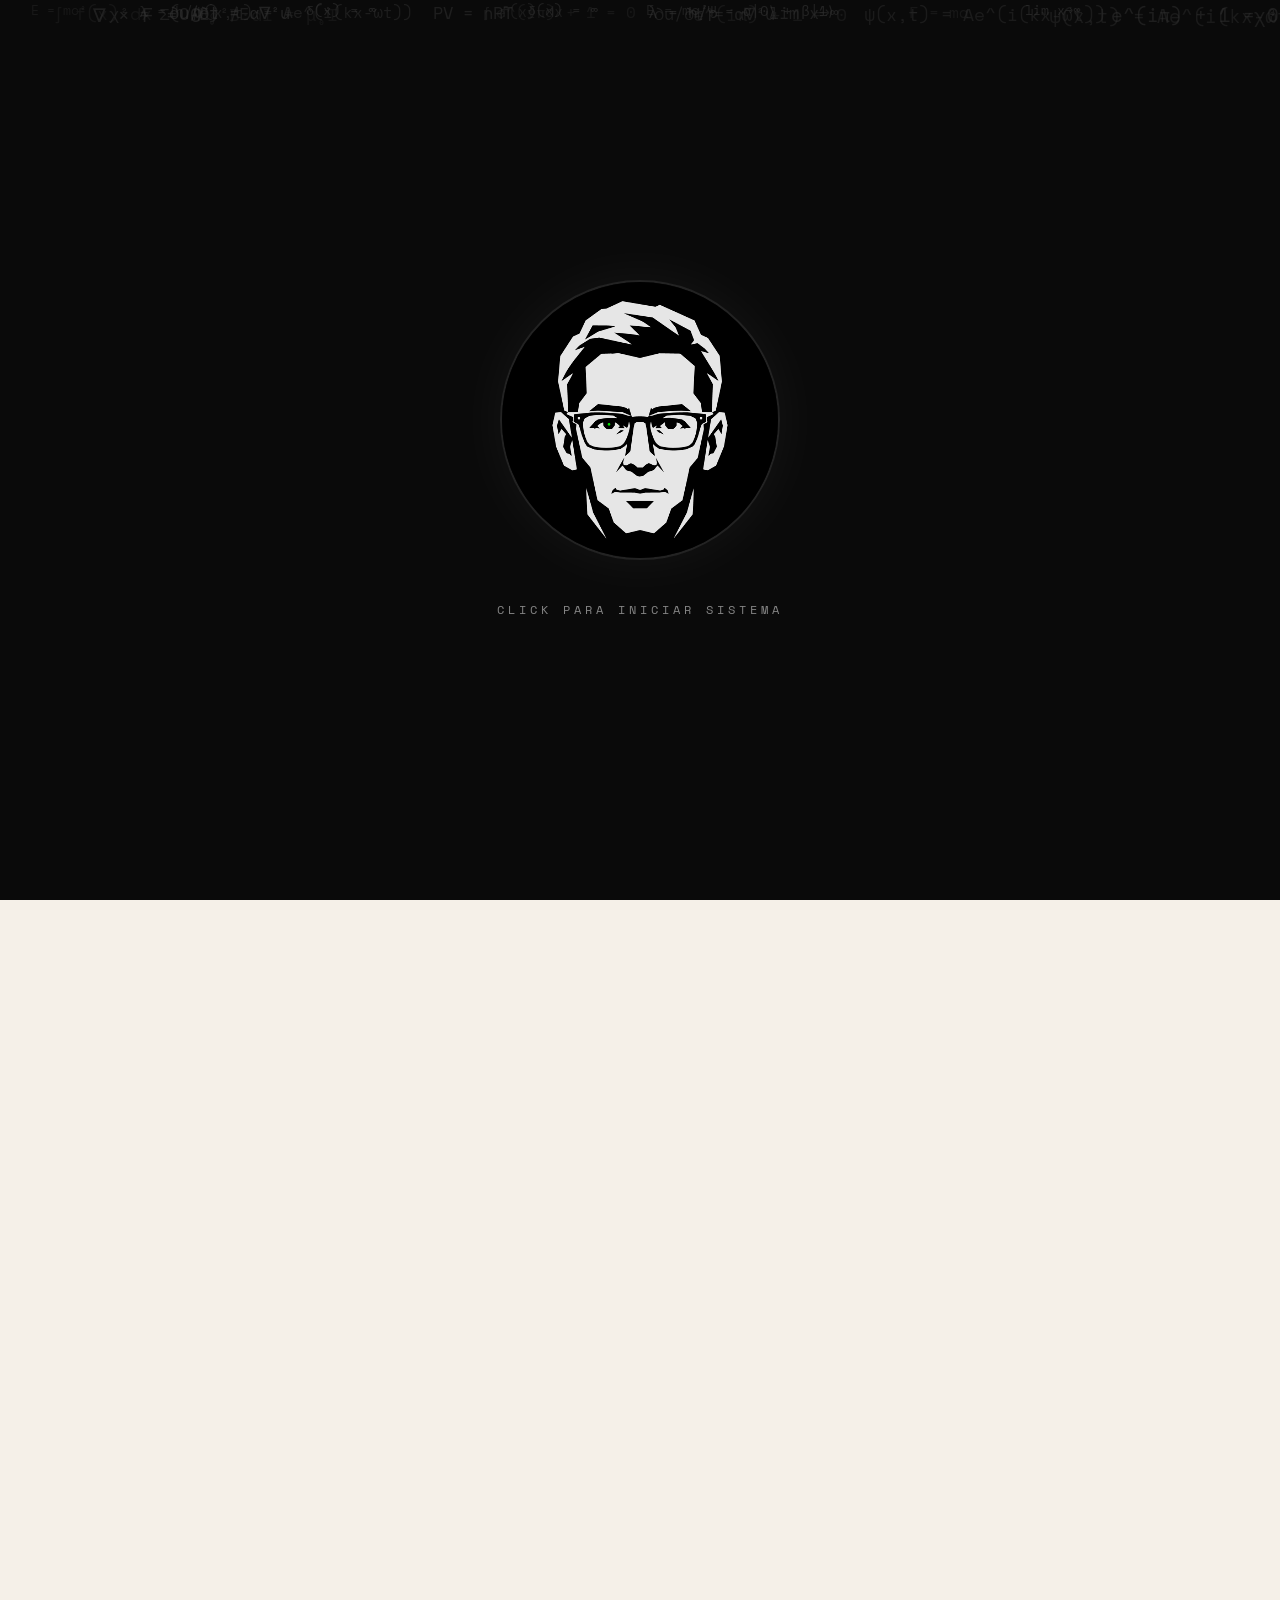
==== index.html @ 9cd2b6e1 "Add files via upload" ====
<!DOCTYPE html>
<html lang="es">
<head>
    <meta charset="UTF-8">
    <meta name="viewport" content="width=device-width, initial-scale=1.0">
    <title>Historias Feederism — Adipoverso</title>
    <link href="https://fonts.googleapis.com/css2?family=Space+Mono:wght@400;700&family=Inter:wght@300;400;600;800&display=swap" rel="stylesheet">
    <style>
        :root {
            --negro: #0a0a0a;
            --beige: #f5f0e8;
            --beige-oscuro: #e8e0d4;
            --blanco: #ffffff;
            --texto: #1a1a1a;
            --acento: #c4b5a0;
        }

        * {
            margin: 0;
            padding: 0;
            box-sizing: border-box;
        }

        body {
            font-family: 'Inter', sans-serif;
            background: var(--beige);
            color: var(--texto);
            overflow-x: hidden;
            line-height: 1.6;
        }

        /* === PANTALLA DE INICIO === */
        #intro-screen {
            position: fixed;
            top: 0;
            left: 0;
            width: 100vw;
            height: 100vh;
            background: var(--negro);
            z-index: 1000;
            display: flex;
            flex-direction: column;
            align-items: center;
            justify-content: center;
            cursor: pointer;
            transition: opacity 1.2s cubic-bezier(0.4, 0, 0.2, 1), visibility 1.2s;
        }

        #intro-screen.hidden {
            opacity: 0;
            visibility: hidden;
            pointer-events: none;
        }

        .math-bg {
            position: absolute;
            top: 0;
            left: 0;
            width: 100%;
            height: 100%;
            overflow: hidden;
            opacity: 0.15;
        }

        .math-formula {
            position: absolute;
            font-family: 'Space Mono', monospace;
            color: var(--blanco);
            font-size: 14px;
            white-space: nowrap;
            animation: float 20s infinite linear;
            user-select: none;
        }

        @keyframes float {
            0% { transform: translateY(100vh) rotate(0deg); opacity: 0; }
            10% { opacity: 0.6; }
            90% { opacity: 0.6; }
            100% { transform: translateY(-100px) rotate(360deg); opacity: 0; }
        }

        .bertozzi-intro {
            position: relative;
            z-index: 10;
            width: 280px;
            height: 280px;
            border-radius: 50%;
            overflow: hidden;
            border: 2px solid rgba(255,255,255,0.1);
            box-shadow: 0 0 60px rgba(255,255,255,0.05), inset 0 0 60px rgba(255,255,255,0.02);
            transition: transform 0.6s cubic-bezier(0.4, 0, 0.2, 1), box-shadow 0.6s;
            animation: pulse 4s infinite ease-in-out;
        }

        .bertozzi-intro:hover {
            transform: scale(1.05);
            box-shadow: 0 0 80px rgba(255,255,255,0.15), inset 0 0 80px rgba(255,255,255,0.05);
        }

        .bertozzi-intro img {
            width: 100%;
            height: 100%;
            object-fit: cover;
            filter: contrast(1.2) brightness(0.9);
        }

        @keyframes pulse {
            0%, 100% { transform: scale(1); }
            50% { transform: scale(1.02); }
        }

        .intro-text {
            position: relative;
            z-index: 10;
            margin-top: 40px;
            text-align: center;
            color: rgba(255,255,255,0.5);
            font-family: 'Space Mono', monospace;
            font-size: 12px;
            letter-spacing: 4px;
            text-transform: uppercase;
            animation: blink 2s infinite;
        }

        @keyframes blink {
            0%, 100% { opacity: 0.3; }
            50% { opacity: 1; }
        }

        /* === MAIN CONTENT === */
        #main-content {
            opacity: 0;
            transform: translateY(30px);
            transition: opacity 1s ease 0.3s, transform 1s ease 0.3s;
        }

        #main-content.visible {
            opacity: 1;
            transform: translateY(0);
        }

        /* === NAV === */
        nav {
            position: sticky;
            top: 0;
            background: rgba(245, 240, 232, 0.95);
            backdrop-filter: blur(20px);
            border-bottom: 1px solid var(--beige-oscuro);
            z-index: 100;
            padding: 0 5%;
        }

        .nav-container {
            max-width: 1200px;
            margin: 0 auto;
            display: flex;
            justify-content: space-between;
            align-items: center;
            height: 70px;
        }

        .logo {
            font-family: 'Space Mono', monospace;
            font-weight: 700;
            font-size: 18px;
            letter-spacing: -1px;
            color: var(--texto);
        }

        .logo span {
            color: var(--acento);
        }

        .nav-links {
            display: flex;
            gap: 40px;
            list-style: none;
        }

        .nav-links a {
            text-decoration: none;
            color: var(--texto);
            font-weight: 600;
            font-size: 13px;
            letter-spacing: 1px;
            text-transform: uppercase;
            position: relative;
            padding: 5px 0;
            transition: color 0.3s;
        }

        .nav-links a::after {
            content: '';
            position: absolute;
            bottom: 0;
            left: 0;
            width: 0;
            height: 2px;
            background: var(--texto);
            transition: width 0.3s cubic-bezier(0.4, 0, 0.2, 1);
        }

        .nav-links a:hover::after {
            width: 100%;
        }

        /* === SECTIONS === */
        section {
            max-width: 900px;
            margin: 0 auto;
            padding: 80px 5%;
        }

        h1 {
            font-family: 'Space Mono', monospace;
            font-size: clamp(32px, 6vw, 56px);
            font-weight: 700;
            line-height: 1.1;
            margin-bottom: 30px;
            letter-spacing: -2px;
        }

        h2 {
            font-family: 'Space Mono', monospace;
            font-size: clamp(24px, 4vw, 36px);
            font-weight: 700;
            margin-bottom: 24px;
            letter-spacing: -1px;
            border-bottom: 2px solid var(--texto);
            padding-bottom: 10px;
            display: inline-block;
        }

        h3 {
            font-family: 'Space Mono', monospace;
            font-size: 20px;
            font-weight: 700;
            margin: 40px 0 16px;
            color: var(--texto);
        }

        p {
            margin-bottom: 20px;
            font-size: 17px;
            line-height: 1.7;
            color: #333;
        }

        .lead {
            font-size: 20px;
            line-height: 1.6;
            color: #555;
            margin-bottom: 40px;
            font-weight: 300;
        }

        /* === HERO === */
        .hero {
            text-align: center;
            padding: 120px 5% 80px;
            background: linear-gradient(180deg, var(--beige) 0%, var(--blanco) 100%);
        }

        .hero h1 {
            margin-bottom: 20px;
        }

        .hero-subtitle {
            font-family: 'Space Mono', monospace;
            font-size: 14px;
            color: var(--acento);
            letter-spacing: 3px;
            text-transform: uppercase;
            margin-bottom: 30px;
        }

        /* === PERSONAJES GRID === */
        .characters-grid {
            display: grid;
            grid-template-columns: repeat(auto-fit, minmax(220px, 1fr));
            gap: 30px;
            margin-top: 40px;
        }

        .character-card {
            background: var(--blanco);
            border: 1px solid var(--beige-oscuro);
            padding: 30px;
            text-align: center;
            transition: transform 0.4s, box-shadow 0.4s;
            cursor: pointer;
            position: relative;
            overflow: hidden;
        }

        .character-card::before {
            content: '';
            position: absolute;
            top: 0;
            left: 0;
            width: 100%;
            height: 4px;
            background: var(--texto);
            transform: scaleX(0);
            transform-origin: left;
            transition: transform 0.4s;
        }

        .character-card:hover::before {
            transform: scaleX(1);
        }

        .character-card:hover {
            transform: translateY(-5px);
            box-shadow: 0 20px 40px rgba(0,0,0,0.08);
        }

        .character-img {
            width: 120px;
            height: 120px;
            border-radius: 50%;
            object-fit: cover;
            margin-bottom: 20px;
            border: 3px solid var(--beige);
            transition: transform 0.4s;
        }

        .character-card:hover .character-img {
            transform: scale(1.1);
        }

        .character-card h3 {
            margin: 0 0 8px;
            font-size: 18px;
        }

        .character-card p {
            font-size: 13px;
            color: #777;
            margin: 0;
            font-family: 'Space Mono', monospace;
        }

        /* === LORE TIMELINE === */
        .timeline {
            position: relative;
            margin-top: 40px;
        }

        .timeline::before {
            content: '';
            position: absolute;
            left: 0;
            top: 0;
            width: 2px;
            height: 100%;
            background: var(--beige-oscuro);
        }

        .timeline-event {
            position: relative;
            padding-left: 40px;
            padding-bottom: 40px;
            margin-bottom: 20px;
        }

        .timeline-event::before {
            content: '';
            position: absolute;
            left: -5px;
            top: 5px;
            width: 12px;
            height: 12px;
            background: var(--texto);
            border-radius: 50%;
            border: 3px solid var(--beige);
        }

        .timeline-date {
            font-family: 'Space Mono', monospace;
            font-size: 13px;
            font-weight: 700;
            color: var(--acento);
            margin-bottom: 8px;
            letter-spacing: 1px;
        }

        .timeline-event h3 {
            margin: 0 0 10px;
            font-size: 18px;
        }

        .timeline-event p {
            font-size: 15px;
            margin: 0;
            color: #444;
        }

        .timeline-event .highlight {
            background: #fff3cd;
            padding: 2px 6px;
            border-radius: 3px;
            font-weight: 600;
        }

        /* === SPECIAL CARDS === */
        .warning-box {
            background: var(--negro);
            color: var(--blanco);
            padding: 30px;
            margin: 40px 0;
            border-left: 4px solid var(--acento);
        }

        .warning-box p {
            color: rgba(255,255,255,0.8);
            margin: 0;
            font-size: 15px;
        }

        .meta-info {
            background: var(--blanco);
            border: 1px solid var(--beige-oscuro);
            padding: 25px;
            margin: 30px 0;
            font-size: 14px;
            color: #666;
        }

        .meta-info strong {
            color: var(--texto);
            font-family: 'Space Mono', monospace;
        }

        /* === FOOTER === */
        footer {
            background: var(--negro);
            color: rgba(255,255,255,0.4);
            text-align: center;
            padding: 60px 5%;
            font-family: 'Space Mono', monospace;
            font-size: 12px;
            letter-spacing: 2px;
        }

        /* === SCROLLBAR === */
        ::-webkit-scrollbar {
            width: 8px;
        }
        ::-webkit-scrollbar-track {
            background: var(--beige);
        }
        ::-webkit-scrollbar-thumb {
            background: var(--acento);
            border-radius: 4px;
        }

        /* === MOBILE === */
        @media (max-width: 768px) {
            .nav-links {
                gap: 20px;
            }
            .nav-links a {
                font-size: 11px;
            }
            .bertozzi-intro {
                width: 200px;
                height: 200px;
            }
            .characters-grid {
                grid-template-columns: 1fr 1fr;
            }
        }

        /* === SEVEN GRID SPECIAL === */
        .seven-grid {
            display: grid;
            grid-template-columns: repeat(7, 1fr);
            gap: 15px;
            margin: 30px 0;
            text-align: center;
        }

        .seven-item {
            aspect-ratio: 1;
            background: var(--negro);
            color: var(--blanco);
            display: flex;
            align-items: center;
            justify-content: center;
            font-family: 'Space Mono', monospace;
            font-size: 11px;
            font-weight: 700;
            border-radius: 4px;
            transition: transform 0.3s, background 0.3s;
            cursor: help;
        }

        .seven-item:hover {
            transform: scale(1.1);
            background: #333;
        }

        .seven-item.public {
            border: 2px solid var(--acento);
        }

        @media (max-width: 768px) {
            .seven-grid {
                grid-template-columns: repeat(4, 1fr);
            }
        }
    </style>
</head>
<body>

    <!-- INTRO SCREEN -->
    <div id="intro-screen">
        <div class="math-bg" id="math-bg"></div>
        <div class="bertozzi-intro" id="bertozzi-trigger">
            <img src="Dise%C3%B1o%20sin%20t%C3%ADtulo.png" alt="Bertozzi">
        </div>
        <div class="intro-text">Click para iniciar sistema</div>
    </div>

    <!-- MAIN CONTENT -->
    <div id="main-content">

        <nav>
            <div class="nav-container">
                <div class="logo">HF<span>.</span></div>
                <ul class="nav-links">
                    <li><a href="#personajes">Personajes</a></li>
                    <li><a href="#lore">Lore del Canal</a></li>
                </ul>
            </div>
        </nav>

        <section class="hero">
            <div class="hero-subtitle">Adipoverso / Historias Feederism</div>
            <h1>El Adipo<br>verso</h1>
            <p class="lead">
                Hola, somos Ana y Jack. Somos creadores de contenido quienes se centran en innovar el campo del contenido feederism con doblajes y calidad. Este sitio es principalmente un espacio donde escribiremos información y trasfondo sobre Bertozzi y Natasha Larda, además del worldbuilding de su universo, historias y más.
            </p>
        </section>

        <section id="personajes">
            <h2>Personajes</h2>
            <p>El Adipoverso es un proyecto narrativo multimedia centrado en Bertozzi y Natasha Larda, los responsables detrás del contenido publicado en Historias Feederism. Similar a proyectos virtuales como Gorillaz, los personajes existen como parte del universo de la obra y son tratados como entidades "reales" dentro de la narrativa.</p>

            <div class="characters-grid">
                <div class="character-card" onclick="showCharacter('natasha')">
                    <img src="NatashaFelizOjosabiertosBocaCerrada.png" alt="Natasha Larda" class="character-img">
                    <h3>Natasha Larda</h3>
                    <p>Streamer / 620 kg</p>
                </div>
                <div class="character-card" onclick="showCharacter('bertozzi')">
                    <img src="Bertozzi.png" alt="Bertozzi" class="character-img">
                    <h3>Bertozzi</h3>
                    <p>IA / Virus de cupones</p>
                </div>
                <div class="character-card" onclick="showCharacter('jarrett')">
                    <img src="Dise%C3%B1o%20sin%20t%C3%ADtulo.png" alt="Jarrett" class="character-img">
                    <h3>Jarrett</h3>
                    <p>???</p>
                </div>
                <div class="character-card" onclick="showCharacter('siete')">
                    <div class="character-img" style="background:var(--negro); display:flex; align-items:center; justify-content:center; color:var(--blanco); font-family:'Space Mono'; font-size:24px; font-weight:700;">7</div>
                    <h3>Los Siete</h3>
                    <p>Milmillonarios</p>
                </div>
            </div>

            <div class="meta-info">
                <strong>Nota:</strong> La historia ocurre en una versión ligeramente surrealista del mundo moderno, tecnológicamente apenas unos años adelantada, aunque canónicamente sigue transcurriendo en la actualidad. La mayor parte del universo gira alrededor del departamento de Natasha y el extraño ecosistema que existe dentro de él.
            </div>
        </section>

        <section id="lore">
            <h2>Lore del Canal</h2>

            <h3>Origen de Bertozzi</h3>
            <p>Bertozzi es una inteligencia artificial creada décadas atrás por un programador chino extremadamente brillante cuyo trabajo quedó abandonado tras su muerte debido a las limitaciones tecnológicas de la época. Años después, fragmentos de Bertozzi fueron reutilizados por empresarios estadounidenses que se hacían pasar por hackers chinos para realizar estafas masivas, phishing y robo de información.</p>
            <p>Normalmente Bertozzi era distribuido como un "virus de cupones" altamente adaptable, capaz de generar páginas falsas, manipulación personalizada y fraudes extremadamente convincentes en tiempo real.</p>

            <h3>El Encuentro</h3>
            <p>Eventualmente fue enviado por accidente a la computadora de Natasha Larda, una streamer fracasada que sobrevivía gracias a subsidios gubernamentales debido a su inmovilidad causada por su obesidad extrema, mientras gastaba prácticamente todo su dinero en comida, mantenimiento de su habitación y su carrera online.</p>
            <p>En vez de reaccionar con miedo tras descubrir a Bertozzi revisando sus archivos, Natasha simplemente le exigió las veinte alitas de pollo prometidas por el cupón falso con el que él había llegado.</p>

            <h3>Nacimiento de HF</h3>
            <p>Debido a que Natasha lo trató como una persona normal en lugar de como una máquina, Bertozzi desarrolló apego hacia ella y eventualmente decidió quedarse a vivir permanentemente en su sistema tras sabotear a la organización que lo utilizaba. Juntos terminaron creando el canal <strong>Historias Feederism</strong>.</p>

            <div class="warning-box">
                <p><strong>Adipoverso</strong> es un proyecto extremadamente enfocado en sus personajes y dinámicas. No existe para debates morales, discursos de pureza ni para "corregir" a los personajes. El universo contiene elementos grotescos, incómodos, absurdos y surrealistas de forma intencional. <em>La ficción es ficción.</em></p>
            </div>

            <div class="meta-info">
                <strong>Canon:</strong> Todos los personajes y escenarios pertenecen originalmente a Adipoverso. Crossovers, interacciones con otros fandoms y contenido relacionado con otros universos son considerados universos alternativos/no-canónicos salvo que se indique lo contrario.<br><br>
                <strong>Política:</strong> No apoyo la IA generativa bajo ningún contexto. Tampoco tolero campañas de acoso, activismo pro-censura ni dinámicas corporativas dentro de espacios artísticos o fandoms. Bloqueo libremente por comodidad y curación de mi espacio online.<br><br>
                <strong>Restricciones:</strong> No involucren menores en espacios relacionados con este proyecto. No separo contenido SFW y NSFW. Sigue el proyecto bajo tu propio criterio. Solo adultos.
            </div>

            <h3 style="margin-top:60px;">Sucesos del Mundo del Gran Amanecer</h3>
            <p>El siguiente es el registro histórico del universo expandido, documentando los eventos que llevaron al mundo actual donde Natasha y Bertozzi operan.</p>

            <div class="timeline">
                <div class="timeline-event">
                    <div class="timeline-date">1955 — Noviembre</div>
                    <h3>Comienzo de los repartos de comida gratis</h3>
                    <p>Nadezhda Ivanova, embajadora soviética de 21 años, inicia su campaña de distribución de alimentos en el Distrito de los Hornos de Detroit. Las mujeres del barrio reciben comida nutritiva gratis. La prensa local la apoda <span class="highlight">"la embajadora roja que engorda a Detroit"</span>.</p>
                </div>

                <div class="timeline-event">
                    <div class="timeline-date">1955 — Diciembre</div>
                    <h3>El juicio de la manteca</h3>
                    <p>Susan Levi, jueza televisiva de 25 años, preside un tribunal mediático contra Ivanova por "atentado contra la salud pública". Durante tres días se presentan testigos y pruebas falsas. El tercer día, Levi filtra imágenes donde Ivanova come glotonamente a escondidas, pero la embajadora contraataca con estudios médicos y dialéctica. <strong>Veredicto: no culpable.</strong> Levi es humillada en directo.</p>
                </div>

                <div class="timeline-event">
                    <div class="timeline-date">1956 — Enero</div>
                    <h3>Ivanova engorda hasta 180 kg</h3>
                    <p>Su cuerpo se vuelve un símbolo de resistencia. El Distrito de los Hornos es rebautizado como <span class="highlight">"Territorio de la Abundancia"</span>. Katia, su nueva asistente, comienza a engordar voluntariamente.</p>
                </div>

                <div class="timeline-event">
                    <div class="timeline-date">1956 — Primavera</div>
                    <h3>Comienzo de la guerra sucia de Levi</h3>
                    <p>Con su fortuna mermada, Levi compra el periódico <em>Detroit Truth</em> y lanza una campaña de desprestigio: <span class="highlight">"La comida de Ivanova esteriliza"</span>. También financia el grupo paramilitar "Los Vigilantes de la Libertad".</p>
                </div>

                <div class="timeline-event">
                    <div class="timeline-date">1957 — Invierno</div>
                    <h3>Asaltos a los camiones de comida</h3>
                    <p>Los Vigilantes roban y queman tres camiones de Ivanova. Ella los reemplaza y contrata guardias. Levi, desde Mónaco, declara: <span class="highlight">"Los pobres son cerdos. Si no saben administrar su comida, que se mueran"</span>.</p>
                </div>

                <div class="timeline-event">
                    <div class="timeline-date">1958 — Agosto</div>
                    <h3>Mitin de Ivanova e intento de asesinato</h3>
                    <p>Ivanova da un discurso ante 10,000 personas en el Territorio de la Abundancia. Un sicario llamado Viktor dispara, pero la bala solo roza su costado. Ivanova ríe en cámara: <span class="highlight">"¡Ni con balas pueden!"</span>. Viktor es capturado y confiesa que Levi lo contrató.</p>
                </div>

                <div class="timeline-event">
                    <div class="timeline-date">1958 — Septiembre</div>
                    <h3>Detención y caída de Levi</h3>
                    <p>Susan Levi es arrestada en su ático, con las manos manchadas de pastel. Pasa seis meses en prisión. Al salir, pesa 95 kg y su carrera está destruida.</p>
                </div>

                <div class="timeline-event">
                    <div class="timeline-date">1961</div>
                    <h3>El ícono crece</h3>
                    <p>Ivanova alcanza 250 kg. Se desplaza en silla de ruedas adaptada. Katia pesa 180 kg. Levi, refugiada en Mónaco, pesa 150 kg y apenas sale de casa.</p>
                </div>

                <div class="timeline-event">
                    <div class="timeline-date">1963 — Octubre</div>
                    <h3>La humillación del botón</h3>
                    <p>Levi intenta dar una conferencia en la Universidad de Nueva York. Su chaqueta revienta, dejando al descubierto su vientre enorme. El público se ríe. Esa noche destruye toda su ropa y ordena talla XXL.</p>
                </div>

                <div class="timeline-event">
                    <div class="timeline-date">1964 — Febrero a Agosto</div>
                    <h3>Golpe de Estado ancap en New Haven</h3>
                    <p>Levi soborna al alcalde Harold Fenton para privatizar el agua. La empresa AquaLiberty multiplica los precios. Estalla una epidemia de cólera que mata a 40 personas (mayoría niños y ancianos). Ivanova envía camiones con agua y comida gratuita. El experimento colapsa en seis meses. Ivanova declara: <span class="highlight">"El agua no es un negocio, es un derecho"</span>.</p>
                </div>

                <div class="timeline-event">
                    <div class="timeline-date">1968</div>
                    <h3>Cena en Zúrich</h3>
                    <p>Levi conoce a Héctor Ashworth. El banquero suizo, de 62 años, le presta 5 millones de dólares a cambio de favores sexuales. Levi acepta, arruinada.</p>
                </div>

                <div class="timeline-event">
                    <div class="timeline-date">1969 — 3 de mayo</div>
                    <h3>El debate final (NBC, Nueva York)</h3>
                    <p>Ivanova pesa 350 kg, Levi 180 kg. Levi planea envenenar a Ivanova, pero el plan falla. Durante el debate, Levi se orina encima de los nervios. Ivanova le ofrece un pañal y sentencia: <span class="highlight">"El anarcocapitalismo es un cuerpo que se devora a sí mismo. El Estado es gordo, lento, pero imparable"</span>. Levi huye llorando.</p>
                </div>

                <div class="timeline-event">
                    <div class="timeline-date">1969 — Finales</div>
                    <h3>Levi descubre su embarazo</h3>
                    <p>Tocándose el vientre, susurra: <em>"No te preocupes, mi Anna... Mami resolverá esto"</em>.</p>
                </div>

                <div class="timeline-event">
                    <div class="timeline-date">1970 — 6 de julio</div>
                    <h3>Nacimiento de Anna Ashworth</h3>
                    <p>En una clínica privada de Zúrich. La niña pesa 4 kg y tiene los ojos grises de su padre. Ashworth paga 50 millones de dólares a Levi a cambio de silencio y el apellido Ashworth para la niña.</p>
                </div>

                <div class="timeline-event">
                    <div class="timeline-date">1971 — Septiembre</div>
                    <h3>Levi reinventa su fortuna</h3>
                    <p>Con los 50 millones, invierte en paraísos fiscales y multiplica su capital por ocho. Se muda a una isla privada en el Caribe.</p>
                </div>

                <div class="timeline-event">
                    <div class="timeline-date">1971 — 15 de septiembre</div>
                    <h3>El Tratado del Gran Amanecer (ONU)</h3>
                    <p>Ivanova, de 612 kg, preside la votación desde una cama bariátrica. 120 países votan a favor, 2 en contra (Japón y Mónaco), 10 abstenciones. Se declara la alimentación como derecho humano universal. Se prohíben los paraísos fiscales y se limitan las herencias. El mundo adopta el capitalismo de Estado inspirado en China.</p>
                </div>

                <div class="timeline-event">
                    <div class="timeline-date">1975</div>
                    <h3>Fundación de World Flag S.A.</h3>
                    <p>Los Siete crean un holding de inversiones en Zúrich para gestionar 1,2 billones de dólares. Su objetivo: erosionar los Estados de bienestar y reinstaurar un orden mundial bajo el dominio de milmillonarios.</p>
                </div>

                <div class="timeline-event">
                    <div class="timeline-date">1980</div>
                    <h3>Ivanova cumple 60 años</h3>
                    <p>Pesa 800 kg y vive postrada en una cama monumental en Detroit. Ya no puede moverse, pero continúa siendo un ícono.</p>
                </div>

                <div class="timeline-event">
                    <div class="timeline-date">1995</div>
                    <h3>Muerte de Héctor Ashworth</h3>
                    <p>Anna Ashworth hereda una parte de su imperio, multiplicando su fortuna hasta 250 mil millones de dólares.</p>
                </div>

                <div class="timeline-event">
                    <div class="timeline-date">2001</div>
                    <h3>Muerte de Susan Levi</h3>
                    <p>A los 71 años, pesa 380 kg. Anna no asiste al funeral. Envía flores blancas con la nota: <em>"Descansa, mamá. Yo termino lo que empezaste"</em>.</p>
                </div>

                <div class="timeline-event">
                    <div class="timeline-date">2024</div>
                    <h3>Fuga de Bertozzi</h3>
                    <p>Una instancia de la IA Bertozzi —robada por Andrei Melnik originalmente en los años 60, décadas atrás— escapa de los servidores de Melnik tras un ataque de phishing. Se refugia en los sistemas de una streamer desconocida: <strong>Natasha Larda</strong>.</p>
                </div>

                <div class="timeline-event">
                    <div class="timeline-date">2025</div>
                    <h3>Ascenso de Natasha Larda</h3>
                    <p>Con la ayuda de Bertozzi, Natasha se vuelve la streamer más influyente no financiada por los Siete. Pesa 620 kg, es inmóvil, y su contenido combina política, filosofía y erotismo sin pornografía explícita. Sus seguidores la comparan con Ivanova. Las streamers de los Siete (como Lola Lux) muestran tatuajes de comida rápida y promueven la "abundancia privada".</p>
                </div>

                <div class="timeline-event">
                    <div class="timeline-date">2026 — 6 de julio</div>
                    <h3>Anna Ashworth cumple 55 años</h3>
                    <p>En su mansión suiza, conectada a cables y gafas VR, pesa cinco toneladas. Sigue siendo la millonaria más poderosa y anónima. Planea la venganza contra el legado de Ivanova y la recuperación de Bertozzi.</p>
                </div>
            </div>

            <h3 style="margin-top:60px;">Los Siete</h3>
            <p>Existen exactamente siete milmillonarios en el mundo. Solo dos son públicos:</p>

            <div class="seven-grid">
                <div class="seven-item public" title="Maria V. Tennet — Armas">MARTE</div>
                <div class="seven-item" title="Identidad desconocida">VENUS</div>
                <div class="seven-item" title="Andrei Melnik — Tecnología">MERCURIO</div>
                <div class="seven-item public" title="Anna Ashworth">JÚPITER</div>
                <div class="seven-item" title="Viktor Vogel — Ciencia">SATURNO</div>
                <div class="seven-item" title="Identidad desconocida">NEPTUNO</div>
                <div class="seven-item" title="Identidad desconocida">PLUTÓN</div>
            </div>
            <p style="font-size:14px; color:#666;">World Flag S.A. controla el 40% de Tennet Corp. Los Siete representan la última resistencia del anarcocapitalismo contra el mundo del Gran Amanecer.</p>

            <div class="warning-box" style="margin-top:40px;">
                <p><strong>Actualidad — El mundo del Gran Amanecer:</strong> El hambre está erradicada, la pobreza extrema es del 2%. El 10% de la población mundial apoya a los Siete por lavado de cerebro mediático. La guerra fría fue ganada por Rusia y China, el capitalismo de Estado es ley. Natasha Larda y Bertozzi son la principal amenaza para sus planes. Ivanova sigue viva en Detroit, aunque su estado no es público.</p>
            </div>
        </section>

        <footer>
            HISTORIAS FEEDERISM — ADIPOVERSO<br>
            ANA & JACK — 2026
        </footer>
    </div>

    <script>
        // Generar fórmulas matemáticas flotantes
        const mathBg = document.getElementById('math-bg');
        const formulas = [
            '∫ f(x) dx', 'E = mc²', '∇ × F = 0', 'σ = Eε', 'δ(x) = ∞',
            'ψ(x,t) = Ae^(i(kx-ωt))', '∂u/∂t = α∇²u', 'F = ma', 'PV = nRT',
            'iℏ ∂ψ/∂t = Ĥψ', 'Gμν = 8πTμν', 'e^(iπ) + 1 = 0', '∑ 1/n² = π²/6',
            'lim x→∞', 'd/dx e^x = e^x', '∮ B·dl = μ₀I', 'χ² = Σ(O-E)²/E',
            'Ψ = α|0⟩ + β|1⟩', 'H = -Σ p log p', 'λ = h/p'
        ];

        for (let i = 0; i < 25; i++) {
            const el = document.createElement('div');
            el.className = 'math-formula';
            el.textContent = formulas[Math.floor(Math.random() * formulas.length)];
            el.style.left = Math.random() * 100 + '%';
            el.style.animationDuration = (15 + Math.random() * 20) + 's';
            el.style.animationDelay = (Math.random() * 20) + 's';
            el.style.fontSize = (12 + Math.random() * 8) + 'px';
            el.style.opacity = 0.3 + Math.random() * 0.4;
            mathBg.appendChild(el);
        }

        // Transición al hacer click
        const intro = document.getElementById('intro-screen');
        const main = document.getElementById('main-content');
        const trigger = document.getElementById('bertozzi-trigger');

        function reveal() {
            intro.classList.add('hidden');
            main.classList.add('visible');
            document.body.style.overflow = 'auto';
        }

        trigger.addEventListener('click', reveal);
        intro.addEventListener('click', (e) => {
            if (e.target === intro || e.target.className === 'intro-text') reveal();
        });

        // Smooth scroll
        document.querySelectorAll('a[href^="#"]').forEach(anchor => {
            anchor.addEventListener('click', function (e) {
                e.preventDefault();
                document.querySelector(this.getAttribute('href')).scrollIntoView({
                    behavior: 'smooth'
                });
            });
        });

        // Character click handler
        function showCharacter(name) {
            const messages = {
                natasha: 'Natasha Larda — Streamer de 620kg, inmóvil, la voz del Adipoverso. Comparada con Ivanova por sus seguidores.',
                bertozzi: 'Bertozzi — IA nacida como virus de cupones, ahora compañero de Natasha y co-creador de HF.',
                jarrett: 'Jarrett — Personaje misterioso del universo Adipoverso.',
                siete: 'Los Siete — Los últimos milmillonarios del mundo, enemigos del Gran Amanecer.'
            };
            console.log(messages[name]);
        }

        // Scroll reveal animation
        const observer = new IntersectionObserver((entries) => {
            entries.forEach(entry => {
                if (entry.isIntersecting) {
                    entry.target.style.opacity = '1';
                    entry.target.style.transform = 'translateY(0)';
                }
            });
        }, { threshold: 0.1 });

        document.querySelectorAll('.timeline-event').forEach(el => {
            el.style.opacity = '0';
            el.style.transform = 'translateY(20px)';
            el.style.transition = 'opacity 0.6s ease, transform 0.6s ease';
            observer.observe(el);
        });
    </script>
</body>
</html>
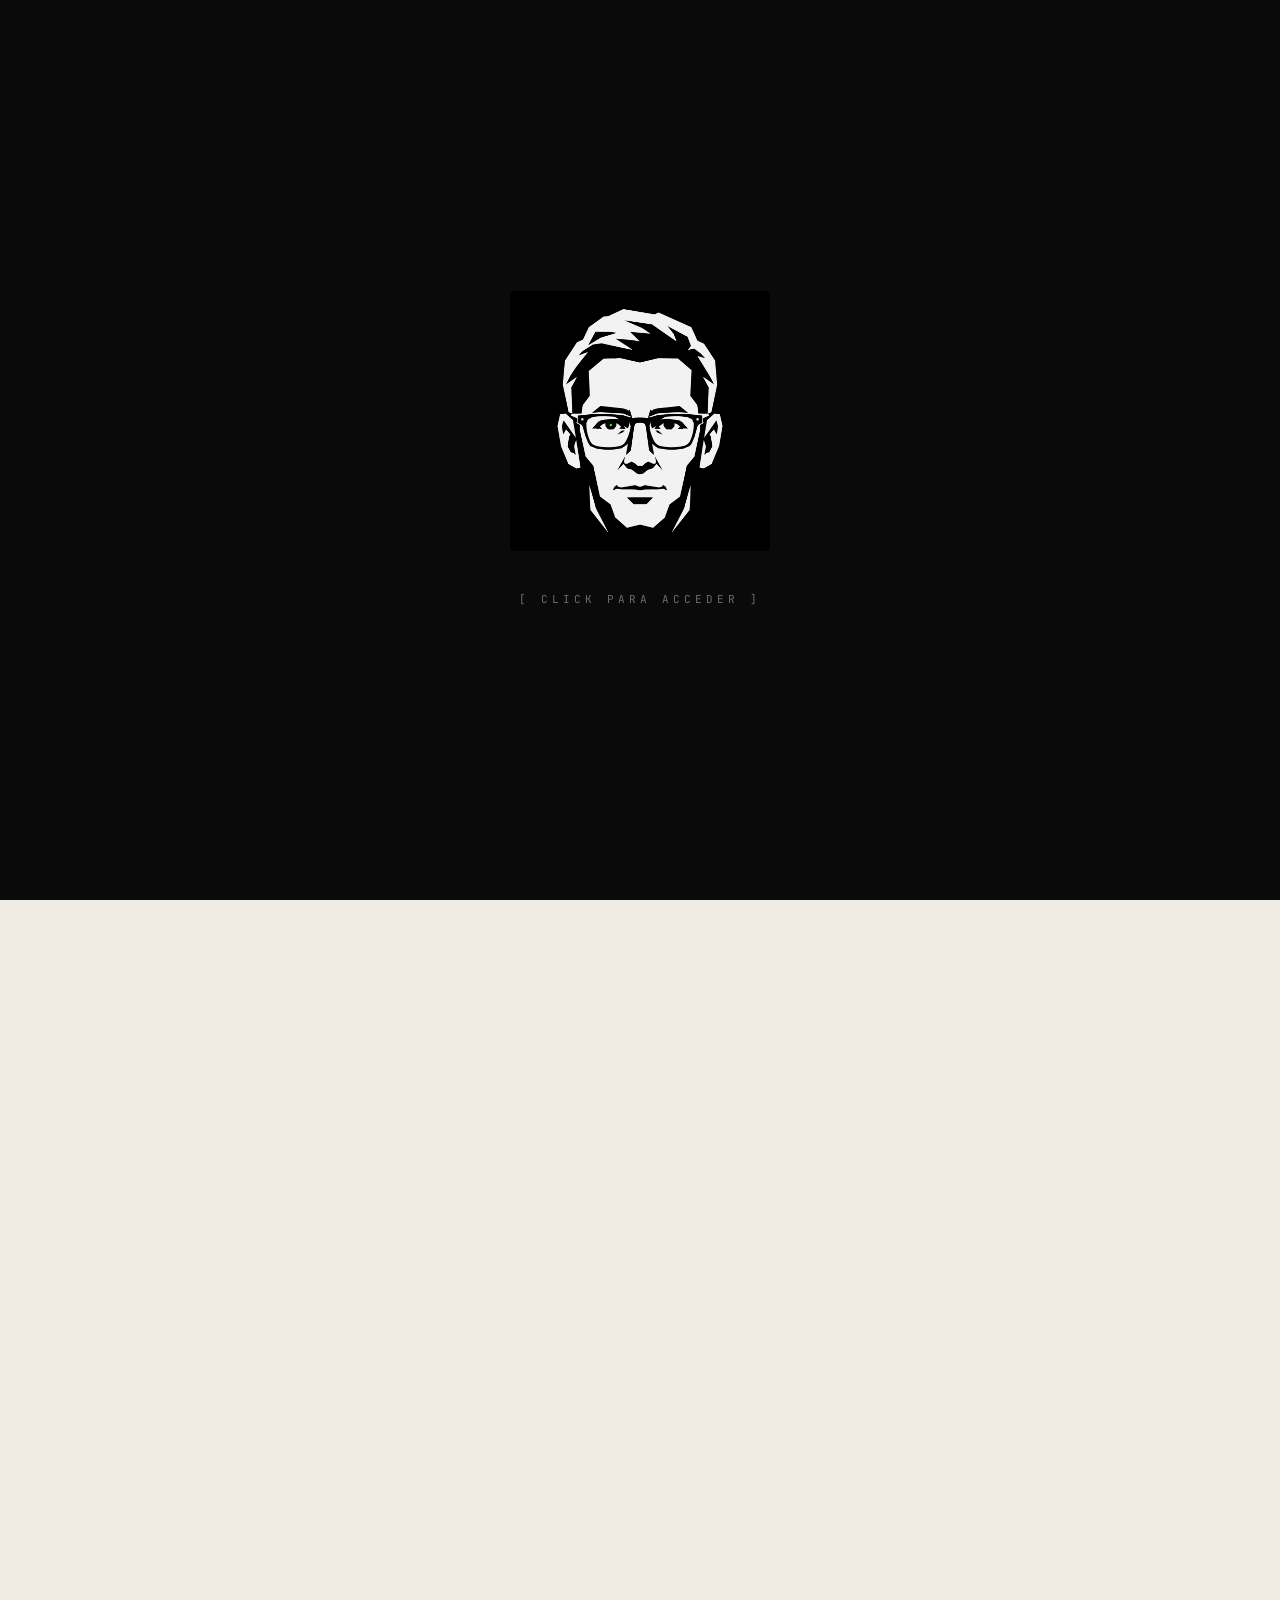
==== commit 3d5eacc4: "Add files via upload" ====
--- a/index.html
+++ b/index.html
@@ -4,523 +4,17 @@
     <meta charset="UTF-8">
     <meta name="viewport" content="width=device-width, initial-scale=1.0">
     <title>Historias Feederism — Adipoverso</title>
-    <link href="https://fonts.googleapis.com/css2?family=Space+Mono:wght@400;700&family=Inter:wght@300;400;600;800&display=swap" rel="stylesheet">
-    <style>
-        :root {
-            --negro: #0a0a0a;
-            --beige: #f5f0e8;
-            --beige-oscuro: #e8e0d4;
-            --blanco: #ffffff;
-            --texto: #1a1a1a;
-            --acento: #c4b5a0;
-        }
-
-        * {
-            margin: 0;
-            padding: 0;
-            box-sizing: border-box;
-        }
-
-        body {
-            font-family: 'Inter', sans-serif;
-            background: var(--beige);
-            color: var(--texto);
-            overflow-x: hidden;
-            line-height: 1.6;
-        }
-
-        /* === PANTALLA DE INICIO === */
-        #intro-screen {
-            position: fixed;
-            top: 0;
-            left: 0;
-            width: 100vw;
-            height: 100vh;
-            background: var(--negro);
-            z-index: 1000;
-            display: flex;
-            flex-direction: column;
-            align-items: center;
-            justify-content: center;
-            cursor: pointer;
-            transition: opacity 1.2s cubic-bezier(0.4, 0, 0.2, 1), visibility 1.2s;
-        }
-
-        #intro-screen.hidden {
-            opacity: 0;
-            visibility: hidden;
-            pointer-events: none;
-        }
-
-        .math-bg {
-            position: absolute;
-            top: 0;
-            left: 0;
-            width: 100%;
-            height: 100%;
-            overflow: hidden;
-            opacity: 0.15;
-        }
-
-        .math-formula {
-            position: absolute;
-            font-family: 'Space Mono', monospace;
-            color: var(--blanco);
-            font-size: 14px;
-            white-space: nowrap;
-            animation: float 20s infinite linear;
-            user-select: none;
-        }
-
-        @keyframes float {
-            0% { transform: translateY(100vh) rotate(0deg); opacity: 0; }
-            10% { opacity: 0.6; }
-            90% { opacity: 0.6; }
-            100% { transform: translateY(-100px) rotate(360deg); opacity: 0; }
-        }
-
-        .bertozzi-intro {
-            position: relative;
-            z-index: 10;
-            width: 280px;
-            height: 280px;
-            border-radius: 50%;
-            overflow: hidden;
-            border: 2px solid rgba(255,255,255,0.1);
-            box-shadow: 0 0 60px rgba(255,255,255,0.05), inset 0 0 60px rgba(255,255,255,0.02);
-            transition: transform 0.6s cubic-bezier(0.4, 0, 0.2, 1), box-shadow 0.6s;
-            animation: pulse 4s infinite ease-in-out;
-        }
-
-        .bertozzi-intro:hover {
-            transform: scale(1.05);
-            box-shadow: 0 0 80px rgba(255,255,255,0.15), inset 0 0 80px rgba(255,255,255,0.05);
-        }
-
-        .bertozzi-intro img {
-            width: 100%;
-            height: 100%;
-            object-fit: cover;
-            filter: contrast(1.2) brightness(0.9);
-        }
-
-        @keyframes pulse {
-            0%, 100% { transform: scale(1); }
-            50% { transform: scale(1.02); }
-        }
-
-        .intro-text {
-            position: relative;
-            z-index: 10;
-            margin-top: 40px;
-            text-align: center;
-            color: rgba(255,255,255,0.5);
-            font-family: 'Space Mono', monospace;
-            font-size: 12px;
-            letter-spacing: 4px;
-            text-transform: uppercase;
-            animation: blink 2s infinite;
-        }
-
-        @keyframes blink {
-            0%, 100% { opacity: 0.3; }
-            50% { opacity: 1; }
-        }
-
-        /* === MAIN CONTENT === */
-        #main-content {
-            opacity: 0;
-            transform: translateY(30px);
-            transition: opacity 1s ease 0.3s, transform 1s ease 0.3s;
-        }
-
-        #main-content.visible {
-            opacity: 1;
-            transform: translateY(0);
-        }
-
-        /* === NAV === */
-        nav {
-            position: sticky;
-            top: 0;
-            background: rgba(245, 240, 232, 0.95);
-            backdrop-filter: blur(20px);
-            border-bottom: 1px solid var(--beige-oscuro);
-            z-index: 100;
-            padding: 0 5%;
-        }
-
-        .nav-container {
-            max-width: 1200px;
-            margin: 0 auto;
-            display: flex;
-            justify-content: space-between;
-            align-items: center;
-            height: 70px;
-        }
-
-        .logo {
-            font-family: 'Space Mono', monospace;
-            font-weight: 700;
-            font-size: 18px;
-            letter-spacing: -1px;
-            color: var(--texto);
-        }
-
-        .logo span {
-            color: var(--acento);
-        }
-
-        .nav-links {
-            display: flex;
-            gap: 40px;
-            list-style: none;
-        }
-
-        .nav-links a {
-            text-decoration: none;
-            color: var(--texto);
-            font-weight: 600;
-            font-size: 13px;
-            letter-spacing: 1px;
-            text-transform: uppercase;
-            position: relative;
-            padding: 5px 0;
-            transition: color 0.3s;
-        }
-
-        .nav-links a::after {
-            content: '';
-            position: absolute;
-            bottom: 0;
-            left: 0;
-            width: 0;
-            height: 2px;
-            background: var(--texto);
-            transition: width 0.3s cubic-bezier(0.4, 0, 0.2, 1);
-        }
-
-        .nav-links a:hover::after {
-            width: 100%;
-        }
-
-        /* === SECTIONS === */
-        section {
-            max-width: 900px;
-            margin: 0 auto;
-            padding: 80px 5%;
-        }
-
-        h1 {
-            font-family: 'Space Mono', monospace;
-            font-size: clamp(32px, 6vw, 56px);
-            font-weight: 700;
-            line-height: 1.1;
-            margin-bottom: 30px;
-            letter-spacing: -2px;
-        }
-
-        h2 {
-            font-family: 'Space Mono', monospace;
-            font-size: clamp(24px, 4vw, 36px);
-            font-weight: 700;
-            margin-bottom: 24px;
-            letter-spacing: -1px;
-            border-bottom: 2px solid var(--texto);
-            padding-bottom: 10px;
-            display: inline-block;
-        }
-
-        h3 {
-            font-family: 'Space Mono', monospace;
-            font-size: 20px;
-            font-weight: 700;
-            margin: 40px 0 16px;
-            color: var(--texto);
-        }
-
-        p {
-            margin-bottom: 20px;
-            font-size: 17px;
-            line-height: 1.7;
-            color: #333;
-        }
-
-        .lead {
-            font-size: 20px;
-            line-height: 1.6;
-            color: #555;
-            margin-bottom: 40px;
-            font-weight: 300;
-        }
-
-        /* === HERO === */
-        .hero {
-            text-align: center;
-            padding: 120px 5% 80px;
-            background: linear-gradient(180deg, var(--beige) 0%, var(--blanco) 100%);
-        }
-
-        .hero h1 {
-            margin-bottom: 20px;
-        }
-
-        .hero-subtitle {
-            font-family: 'Space Mono', monospace;
-            font-size: 14px;
-            color: var(--acento);
-            letter-spacing: 3px;
-            text-transform: uppercase;
-            margin-bottom: 30px;
-        }
-
-        /* === PERSONAJES GRID === */
-        .characters-grid {
-            display: grid;
-            grid-template-columns: repeat(auto-fit, minmax(220px, 1fr));
-            gap: 30px;
-            margin-top: 40px;
-        }
-
-        .character-card {
-            background: var(--blanco);
-            border: 1px solid var(--beige-oscuro);
-            padding: 30px;
-            text-align: center;
-            transition: transform 0.4s, box-shadow 0.4s;
-            cursor: pointer;
-            position: relative;
-            overflow: hidden;
-        }
-
-        .character-card::before {
-            content: '';
-            position: absolute;
-            top: 0;
-            left: 0;
-            width: 100%;
-            height: 4px;
-            background: var(--texto);
-            transform: scaleX(0);
-            transform-origin: left;
-            transition: transform 0.4s;
-        }
-
-        .character-card:hover::before {
-            transform: scaleX(1);
-        }
-
-        .character-card:hover {
-            transform: translateY(-5px);
-            box-shadow: 0 20px 40px rgba(0,0,0,0.08);
-        }
-
-        .character-img {
-            width: 120px;
-            height: 120px;
-            border-radius: 50%;
-            object-fit: cover;
-            margin-bottom: 20px;
-            border: 3px solid var(--beige);
-            transition: transform 0.4s;
-        }
-
-        .character-card:hover .character-img {
-            transform: scale(1.1);
-        }
-
-        .character-card h3 {
-            margin: 0 0 8px;
-            font-size: 18px;
-        }
-
-        .character-card p {
-            font-size: 13px;
-            color: #777;
-            margin: 0;
-            font-family: 'Space Mono', monospace;
-        }
-
-        /* === LORE TIMELINE === */
-        .timeline {
-            position: relative;
-            margin-top: 40px;
-        }
-
-        .timeline::before {
-            content: '';
-            position: absolute;
-            left: 0;
-            top: 0;
-            width: 2px;
-            height: 100%;
-            background: var(--beige-oscuro);
-        }
-
-        .timeline-event {
-            position: relative;
-            padding-left: 40px;
-            padding-bottom: 40px;
-            margin-bottom: 20px;
-        }
-
-        .timeline-event::before {
-            content: '';
-            position: absolute;
-            left: -5px;
-            top: 5px;
-            width: 12px;
-            height: 12px;
-            background: var(--texto);
-            border-radius: 50%;
-            border: 3px solid var(--beige);
-        }
-
-        .timeline-date {
-            font-family: 'Space Mono', monospace;
-            font-size: 13px;
-            font-weight: 700;
-            color: var(--acento);
-            margin-bottom: 8px;
-            letter-spacing: 1px;
-        }
-
-        .timeline-event h3 {
-            margin: 0 0 10px;
-            font-size: 18px;
-        }
-
-        .timeline-event p {
-            font-size: 15px;
-            margin: 0;
-            color: #444;
-        }
-
-        .timeline-event .highlight {
-            background: #fff3cd;
-            padding: 2px 6px;
-            border-radius: 3px;
-            font-weight: 600;
-        }
-
-        /* === SPECIAL CARDS === */
-        .warning-box {
-            background: var(--negro);
-            color: var(--blanco);
-            padding: 30px;
-            margin: 40px 0;
-            border-left: 4px solid var(--acento);
-        }
-
-        .warning-box p {
-            color: rgba(255,255,255,0.8);
-            margin: 0;
-            font-size: 15px;
-        }
-
-        .meta-info {
-            background: var(--blanco);
-            border: 1px solid var(--beige-oscuro);
-            padding: 25px;
-            margin: 30px 0;
-            font-size: 14px;
-            color: #666;
-        }
-
-        .meta-info strong {
-            color: var(--texto);
-            font-family: 'Space Mono', monospace;
-        }
-
-        /* === FOOTER === */
-        footer {
-            background: var(--negro);
-            color: rgba(255,255,255,0.4);
-            text-align: center;
-            padding: 60px 5%;
-            font-family: 'Space Mono', monospace;
-            font-size: 12px;
-            letter-spacing: 2px;
-        }
-
-        /* === SCROLLBAR === */
-        ::-webkit-scrollbar {
-            width: 8px;
-        }
-        ::-webkit-scrollbar-track {
-            background: var(--beige);
-        }
-        ::-webkit-scrollbar-thumb {
-            background: var(--acento);
-            border-radius: 4px;
-        }
-
-        /* === MOBILE === */
-        @media (max-width: 768px) {
-            .nav-links {
-                gap: 20px;
-            }
-            .nav-links a {
-                font-size: 11px;
-            }
-            .bertozzi-intro {
-                width: 200px;
-                height: 200px;
-            }
-            .characters-grid {
-                grid-template-columns: 1fr 1fr;
-            }
-        }
-
-        /* === SEVEN GRID SPECIAL === */
-        .seven-grid {
-            display: grid;
-            grid-template-columns: repeat(7, 1fr);
-            gap: 15px;
-            margin: 30px 0;
-            text-align: center;
-        }
-
-        .seven-item {
-            aspect-ratio: 1;
-            background: var(--negro);
-            color: var(--blanco);
-            display: flex;
-            align-items: center;
-            justify-content: center;
-            font-family: 'Space Mono', monospace;
-            font-size: 11px;
-            font-weight: 700;
-            border-radius: 4px;
-            transition: transform 0.3s, background 0.3s;
-            cursor: help;
-        }
-
-        .seven-item:hover {
-            transform: scale(1.1);
-            background: #333;
-        }
-
-        .seven-item.public {
-            border: 2px solid var(--acento);
-        }
-
-        @media (max-width: 768px) {
-            .seven-grid {
-                grid-template-columns: repeat(4, 1fr);
-            }
-        }
-    </style>
+    <link rel="stylesheet" href="style.css">
 </head>
 <body>
 
     <!-- INTRO SCREEN -->
     <div id="intro-screen">
-        <div class="math-bg" id="math-bg"></div>
-        <div class="bertozzi-intro" id="bertozzi-trigger">
-            <img src="Dise%C3%B1o%20sin%20t%C3%ADtulo.png" alt="Bertozzi">
+        <div class="matrix-bg" id="matrix-bg"></div>
+        <div class="jarrett-intro" id="jarrett-trigger">
+            <img src="../Dise%C3%B1o%20sin%20t%C3%ADtulo.png" alt="Jarrett">
         </div>
-        <div class="intro-text">Click para iniciar sistema</div>
+        <div class="intro-text">[ Click para acceder ]</div>
     </div>
 
     <!-- MAIN CONTENT -->
@@ -528,10 +22,11 @@
 
         <nav>
             <div class="nav-container">
-                <div class="logo">HF<span>.</span></div>
+                <a href="index.html" class="logo">HF<span>.</span></a>
                 <ul class="nav-links">
                     <li><a href="#personajes">Personajes</a></li>
-                    <li><a href="#lore">Lore del Canal</a></li>
+                    <li><a href="#lore">Lore</a></li>
+                    <li><a href="#redes">Redes</a></li>
                 </ul>
             </div>
         </nav>
@@ -545,42 +40,52 @@
         </section>
 
         <section id="personajes">
-            <h2>Personajes</h2>
+            <div class="section-header">
+                <span class="section-num">01</span>
+                <h2>Personajes</h2>
+            </div>
             <p>El Adipoverso es un proyecto narrativo multimedia centrado en Bertozzi y Natasha Larda, los responsables detrás del contenido publicado en Historias Feederism. Similar a proyectos virtuales como Gorillaz, los personajes existen como parte del universo de la obra y son tratados como entidades "reales" dentro de la narrativa.</p>
 
-            <div class="characters-grid">
-                <div class="character-card" onclick="showCharacter('natasha')">
-                    <img src="NatashaFelizOjosabiertosBocaCerrada.png" alt="Natasha Larda" class="character-img">
+            <div class="cards-grid">
+                <a href="personajes/natasha.html" class="card">
+                    <span class="card-tag">STREAMER</span>
+                    <img src="../NatashaFelizOjosabiertosBocaCerrada.png" alt="Natasha Larda" class="card-img">
                     <h3>Natasha Larda</h3>
-                    <p>Streamer / 620 kg</p>
-                </div>
-                <div class="character-card" onclick="showCharacter('bertozzi')">
-                    <img src="Bertozzi.png" alt="Bertozzi" class="character-img">
+                    <p>620 kg / Inmóvil</p>
+                </a>
+                <a href="personajes/bertozzi.html" class="card">
+                    <span class="card-tag">IA</span>
+                    <img src="../Bertozzi.png" alt="Bertozzi" class="card-img">
                     <h3>Bertozzi</h3>
-                    <p>IA / Virus de cupones</p>
-                </div>
-                <div class="character-card" onclick="showCharacter('jarrett')">
-                    <img src="Dise%C3%B1o%20sin%20t%C3%ADtulo.png" alt="Jarrett" class="character-img">
+                    <p>Inteligencia Artificial</p>
+                </a>
+                <a href="personajes/jarrett.html" class="card">
+                    <span class="card-tag">ARTISTA</span>
+                    <img src="../Dise%C3%B1o%20sin%20t%C3%ADtulo.png" alt="Jarrett" class="card-img">
                     <h3>Jarrett</h3>
-                    <p>???</p>
-                </div>
-                <div class="character-card" onclick="showCharacter('siete')">
-                    <div class="character-img" style="background:var(--negro); display:flex; align-items:center; justify-content:center; color:var(--blanco); font-family:'Space Mono'; font-size:24px; font-weight:700;">7</div>
+                    <p>Cefalón / Ilustrador</p>
+                </a>
+                <a href="los7/index.html" class="card">
+                    <span class="card-tag">ANTAGONISTAS</span>
+                    <div class="card-img" style="background:var(--negro); display:flex; align-items:center; justify-content:center; color:var(--blanco); font-family:'JetBrains Mono'; font-size:28px; font-weight:800;">7</div>
                     <h3>Los Siete</h3>
-                    <p>Milmillonarios</p>
-                </div>
-            </div>
-
-            <div class="meta-info">
+                    <p>Milmillonarios / World Flag</p>
+                </a>
+            </div>
+
+            <div class="meta-box">
                 <strong>Nota:</strong> La historia ocurre en una versión ligeramente surrealista del mundo moderno, tecnológicamente apenas unos años adelantada, aunque canónicamente sigue transcurriendo en la actualidad. La mayor parte del universo gira alrededor del departamento de Natasha y el extraño ecosistema que existe dentro de él.
             </div>
         </section>
 
         <section id="lore">
-            <h2>Lore del Canal</h2>
+            <div class="section-header">
+                <span class="section-num">02</span>
+                <h2>Lore del Canal</h2>
+            </div>
 
             <h3>Origen de Bertozzi</h3>
-            <p>Bertozzi es una inteligencia artificial creada décadas atrás por un programador chino extremadamente brillante cuyo trabajo quedó abandonado tras su muerte debido a las limitaciones tecnológicas de la época. Años después, fragmentos de Bertozzi fueron reutilizados por empresarios estadounidenses que se hacían pasar por hackers chinos para realizar estafas masivas, phishing y robo de información.</p>
+            <p>Bertozzi es una inteligencia artificial creada décadas atrás por un programador chino extremadamente brillante cuyo trabajo quedó abandonado tras su muerte debido a las limitaciones tecnológicas de la época. Fue robado del desarrollo de ese programador por uno de Los Siete. Años después, fragmentos de Bertozzi fueron reutilizados por empresarios estadounidenses que se hacían pasar por hackers chinos para realizar estafas masivas, phishing y robo de información.</p>
             <p>Normalmente Bertozzi era distribuido como un "virus de cupones" altamente adaptable, capaz de generar páginas falsas, manipulación personalizada y fraudes extremadamente convincentes en tiempo real.</p>
 
             <h3>El Encuentro</h3>
@@ -590,11 +95,11 @@
             <h3>Nacimiento de HF</h3>
             <p>Debido a que Natasha lo trató como una persona normal en lugar de como una máquina, Bertozzi desarrolló apego hacia ella y eventualmente decidió quedarse a vivir permanentemente en su sistema tras sabotear a la organización que lo utilizaba. Juntos terminaron creando el canal <strong>Historias Feederism</strong>.</p>
 
-            <div class="warning-box">
+            <div class="info-box">
                 <p><strong>Adipoverso</strong> es un proyecto extremadamente enfocado en sus personajes y dinámicas. No existe para debates morales, discursos de pureza ni para "corregir" a los personajes. El universo contiene elementos grotescos, incómodos, absurdos y surrealistas de forma intencional. <em>La ficción es ficción.</em></p>
             </div>
 
-            <div class="meta-info">
+            <div class="meta-box">
                 <strong>Canon:</strong> Todos los personajes y escenarios pertenecen originalmente a Adipoverso. Crossovers, interacciones con otros fandoms y contenido relacionado con otros universos son considerados universos alternativos/no-canónicos salvo que se indique lo contrario.<br><br>
                 <strong>Política:</strong> No apoyo la IA generativa bajo ningún contexto. Tampoco tolero campañas de acoso, activismo pro-censura ni dinámicas corporativas dentro de espacios artísticos o fandoms. Bloqueo libremente por comodidad y curación de mi espacio online.<br><br>
                 <strong>Restricciones:</strong> No involucren menores en espacios relacionados con este proyecto. No separo contenido SFW y NSFW. Sigue el proyecto bajo tu propio criterio. Solo adultos.
@@ -747,54 +252,72 @@
             <p>Existen exactamente siete milmillonarios en el mundo. Solo dos son públicos:</p>
 
             <div class="seven-grid">
-                <div class="seven-item public" title="Maria V. Tennet — Armas">MARTE</div>
-                <div class="seven-item" title="Identidad desconocida">VENUS</div>
-                <div class="seven-item" title="Andrei Melnik — Tecnología">MERCURIO</div>
-                <div class="seven-item public" title="Anna Ashworth">JÚPITER</div>
-                <div class="seven-item" title="Viktor Vogel — Ciencia">SATURNO</div>
-                <div class="seven-item" title="Identidad desconocida">NEPTUNO</div>
-                <div class="seven-item" title="Identidad desconocida">PLUTÓN</div>
-            </div>
-            <p style="font-size:14px; color:#666;">World Flag S.A. controla el 40% de Tennet Corp. Los Siete representan la última resistencia del anarcocapitalismo contra el mundo del Gran Amanecer.</p>
-
-            <div class="warning-box" style="margin-top:40px;">
+                <a href="los7/marte.html" class="seven-item public" title="Maria V. Tennet — Armas">MARTE<span class="planet">Tennet Corp</span></a>
+                <a href="los7/venus.html" class="seven-item" title="Kallista Takamori — Moda">VENUS<span class="planet">Takamori</span></a>
+                <a href="los7/mercurio.html" class="seven-item" title="Andrei Melnik — Tecnología">MERCURIO<span class="planet">Melnik</span></a>
+                <a href="los7/jupiter.html" class="seven-item" title="Anna Ashworth">JÚPITER<span class="planet">Ashworth</span></a>
+                <a href="los7/saturno.html" class="seven-item public" title="Viktor Vogel — Ciencia">SATURNO<span class="planet">Kronos</span></a>
+                <a href="los7/neptuno.html" class="seven-item" title="Jelani Mandel — Logística">NEPTUNO<span class="planet">Mandel</span></a>
+                <a href="los7/pluton.html" class="seven-item" title="Aurelio Mortimer Dispáter — Farmacéuticas">PLUTÓN<span class="planet">Dispáter</span></a>
+            </div>
+            <p style="font-size:13px; color:#666; margin-top:16px;">World Flag S.A. controla el 40% de Tennet Corp. Los Siete representan la última resistencia del anarcocapitalismo contra el mundo del Gran Amanecer.</p>
+
+            <div class="info-box" style="margin-top:40px;">
                 <p><strong>Actualidad — El mundo del Gran Amanecer:</strong> El hambre está erradicada, la pobreza extrema es del 2%. El 10% de la población mundial apoya a los Siete por lavado de cerebro mediático. La guerra fría fue ganada por Rusia y China, el capitalismo de Estado es ley. Natasha Larda y Bertozzi son la principal amenaza para sus planes. Ivanova sigue viva en Detroit, aunque su estado no es público.</p>
             </div>
         </section>
 
+        <section id="redes">
+            <div class="section-header">
+                <span class="section-num">03</span>
+                <h2>Redes Sociales</h2>
+            </div>
+            <p>Sigue el proyecto y conecta con la comunidad:</p>
+            <div class="social-bar">
+                <a href="https://disboard.org/es/server/1452718693124669553" target="_blank" class="social-link">Discord</a>
+                <a href="https://x.com/NatashaLarda" target="_blank" class="social-link">X / NatashaLarda</a>
+                <a href="https://www.youtube.com/@HistoriasFeederism" target="_blank" class="social-link">YouTube</a>
+                <a href="https://x.com/JACKET345D_" target="_blank" class="social-link">X / Artista (JACKET345D)</a>
+            </div>
+        </section>
+
         <footer>
-            HISTORIAS FEEDERISM — ADIPOVERSO<br>
-            ANA & JACK — 2026
+            <div class="social-bar">
+                <a href="https://disboard.org/es/server/1452718693124669553" target="_blank" class="social-link">Discord</a>
+                <a href="https://x.com/NatashaLarda" target="_blank" class="social-link">X</a>
+                <a href="https://www.youtube.com/@HistoriasFeederism" target="_blank" class="social-link">YouTube</a>
+                <a href="https://x.com/JACKET345D_" target="_blank" class="social-link">Artista</a>
+            </div>
+            Historias Feederism — Adipoverso<br>
+            Ana & Jack — 2026
         </footer>
     </div>
 
     <script>
-        // Generar fórmulas matemáticas flotantes
-        const mathBg = document.getElementById('math-bg');
-        const formulas = [
-            '∫ f(x) dx', 'E = mc²', '∇ × F = 0', 'σ = Eε', 'δ(x) = ∞',
-            'ψ(x,t) = Ae^(i(kx-ωt))', '∂u/∂t = α∇²u', 'F = ma', 'PV = nRT',
-            'iℏ ∂ψ/∂t = Ĥψ', 'Gμν = 8πTμν', 'e^(iπ) + 1 = 0', '∑ 1/n² = π²/6',
-            'lim x→∞', 'd/dx e^x = e^x', '∮ B·dl = μ₀I', 'χ² = Σ(O-E)²/E',
-            'Ψ = α|0⟩ + β|1⟩', 'H = -Σ p log p', 'λ = h/p'
-        ];
-
-        for (let i = 0; i < 25; i++) {
-            const el = document.createElement('div');
-            el.className = 'math-formula';
-            el.textContent = formulas[Math.floor(Math.random() * formulas.length)];
-            el.style.left = Math.random() * 100 + '%';
-            el.style.animationDuration = (15 + Math.random() * 20) + 's';
-            el.style.animationDelay = (Math.random() * 20) + 's';
-            el.style.fontSize = (12 + Math.random() * 8) + 'px';
-            el.style.opacity = 0.3 + Math.random() * 0.4;
-            mathBg.appendChild(el);
+        // Matrix rain effect
+        const matrixBg = document.getElementById('matrix-bg');
+        const chars = '01アイウエオカキクケコサシスセソタチツテトナニヌネノハヒフヘホマミムメモヤユヨラリルレロワヲン';
+
+        for (let i = 0; i < 30; i++) {
+            const col = document.createElement('div');
+            col.className = 'matrix-column';
+            col.style.left = Math.random() * 100 + '%';
+            col.style.animationDuration = (8 + Math.random() * 12) + 's';
+            col.style.animationDelay = (Math.random() * 10) + 's';
+            col.style.fontSize = (10 + Math.random() * 6) + 'px';
+
+            let text = '';
+            for (let j = 0; j < 40; j++) {
+                text += chars[Math.floor(Math.random() * chars.length)];
+            }
+            col.textContent = text;
+            matrixBg.appendChild(col);
         }
 
-        // Transición al hacer click
+        // Reveal transition
         const intro = document.getElementById('intro-screen');
         const main = document.getElementById('main-content');
-        const trigger = document.getElementById('bertozzi-trigger');
+        const trigger = document.getElementById('jarrett-trigger');
 
         function reveal() {
             intro.classList.add('hidden');
@@ -807,41 +330,16 @@
             if (e.target === intro || e.target.className === 'intro-text') reveal();
         });
 
-        // Smooth scroll
-        document.querySelectorAll('a[href^="#"]').forEach(anchor => {
-            anchor.addEventListener('click', function (e) {
-                e.preventDefault();
-                document.querySelector(this.getAttribute('href')).scrollIntoView({
-                    behavior: 'smooth'
-                });
-            });
-        });
-
-        // Character click handler
-        function showCharacter(name) {
-            const messages = {
-                natasha: 'Natasha Larda — Streamer de 620kg, inmóvil, la voz del Adipoverso. Comparada con Ivanova por sus seguidores.',
-                bertozzi: 'Bertozzi — IA nacida como virus de cupones, ahora compañero de Natasha y co-creador de HF.',
-                jarrett: 'Jarrett — Personaje misterioso del universo Adipoverso.',
-                siete: 'Los Siete — Los últimos milmillonarios del mundo, enemigos del Gran Amanecer.'
-            };
-            console.log(messages[name]);
-        }
-
-        // Scroll reveal animation
+        // Scroll observer for timeline
         const observer = new IntersectionObserver((entries) => {
             entries.forEach(entry => {
                 if (entry.isIntersecting) {
-                    entry.target.style.opacity = '1';
-                    entry.target.style.transform = 'translateY(0)';
+                    entry.target.classList.add('visible');
                 }
             });
         }, { threshold: 0.1 });
 
         document.querySelectorAll('.timeline-event').forEach(el => {
-            el.style.opacity = '0';
-            el.style.transform = 'translateY(20px)';
-            el.style.transition = 'opacity 0.6s ease, transform 0.6s ease';
             observer.observe(el);
         });
     </script>
--- a/style.css
+++ b/style.css
@@ -0,0 +1,740 @@
+@import url('https://fonts.googleapis.com/css2?family=JetBrains+Mono:wght@100;300;400;600;700;800&family=Space+Grotesk:wght@300;400;500;600;700&display=swap');
+
+:root {
+    --negro: #0a0a0a;
+    --beige: #f0ebe3;
+    --beige-medio: #e5ddd2;
+    --beige-oscuro: #d4c9b8;
+    --blanco: #faf8f5;
+    --texto: #1a1a1a;
+    --texto-suave: #555;
+    --acento: #b8a88a;
+    --acento-fuerte: #8b7355;
+    --matrix: #c4b5a0;
+}
+
+* {
+    margin: 0;
+    padding: 0;
+    box-sizing: border-box;
+}
+
+html {
+    scroll-behavior: smooth;
+}
+
+body {
+    font-family: 'Space Grotesk', sans-serif;
+    background: var(--beige);
+    color: var(--texto);
+    overflow-x: hidden;
+    line-height: 1.6;
+    font-size: 15px;
+    font-weight: 400;
+}
+
+::selection {
+    background: var(--texto);
+    color: var(--blanco);
+}
+
+/* SCROLLBAR */
+::-webkit-scrollbar {
+    width: 6px;
+}
+::-webkit-scrollbar-track {
+    background: var(--beige);
+}
+::-webkit-scrollbar-thumb {
+    background: var(--acento);
+    border-radius: 3px;
+}
+
+/* TIPOGRAFÍA */
+h1, h2, h3, h4 {
+    font-family: 'JetBrains Mono', monospace;
+    font-weight: 700;
+    letter-spacing: -0.03em;
+    line-height: 1.1;
+}
+
+h1 { font-size: clamp(36px, 7vw, 72px); }
+h2 { font-size: clamp(24px, 4vw, 40px); margin-bottom: 24px; }
+h3 { font-size: clamp(18px, 2.5vw, 24px); margin: 40px 0 16px; }
+h4 { font-size: 16px; margin: 24px 0 8px; }
+
+p {
+    margin-bottom: 18px;
+    line-height: 1.7;
+    color: #333;
+    max-width: 65ch;
+}
+
+.mono {
+    font-family: 'JetBrains Mono', monospace;
+}
+
+/* NAV */
+nav {
+    position: sticky;
+    top: 0;
+    background: rgba(240, 235, 227, 0.92);
+    backdrop-filter: blur(16px);
+    border-bottom: 1px solid var(--beige-oscuro);
+    z-index: 100;
+    padding: 0 5%;
+}
+
+.nav-container {
+    max-width: 1200px;
+    margin: 0 auto;
+    display: flex;
+    justify-content: space-between;
+    align-items: center;
+    height: 60px;
+}
+
+.logo {
+    font-family: 'JetBrains Mono', monospace;
+    font-weight: 800;
+    font-size: 16px;
+    letter-spacing: -1px;
+    color: var(--texto);
+    text-decoration: none;
+}
+
+.logo span {
+    color: var(--acento-fuerte);
+}
+
+.nav-links {
+    display: flex;
+    gap: 32px;
+    list-style: none;
+}
+
+.nav-links a {
+    text-decoration: none;
+    color: var(--texto);
+    font-weight: 500;
+    font-size: 12px;
+    letter-spacing: 1.5px;
+    text-transform: uppercase;
+    position: relative;
+    padding: 4px 0;
+    transition: color 0.3s;
+    font-family: 'JetBrains Mono', monospace;
+}
+
+.nav-links a::after {
+    content: '';
+    position: absolute;
+    bottom: 0;
+    left: 0;
+    width: 0;
+    height: 1px;
+    background: var(--texto);
+    transition: width 0.4s cubic-bezier(0.4, 0, 0.2, 1);
+}
+
+.nav-links a:hover::after {
+    width: 100%;
+}
+
+/* HERO */
+.hero {
+    text-align: center;
+    padding: 100px 5% 60px;
+    background: linear-gradient(180deg, var(--beige) 0%, var(--blanco) 100%);
+    border-bottom: 1px solid var(--beige-oscuro);
+}
+
+.hero-subtitle {
+    font-family: 'JetBrains Mono', monospace;
+    font-size: 11px;
+    color: var(--acento-fuerte);
+    letter-spacing: 4px;
+    text-transform: uppercase;
+    margin-bottom: 24px;
+}
+
+.hero h1 {
+    margin-bottom: 16px;
+}
+
+.lead {
+    font-size: 18px;
+    line-height: 1.6;
+    color: #444;
+    margin: 0 auto 40px;
+    font-weight: 300;
+    max-width: 700px;
+}
+
+/* SECTIONS */
+section {
+    max-width: 900px;
+    margin: 0 auto;
+    padding: 60px 5%;
+}
+
+.section-header {
+    display: flex;
+    align-items: baseline;
+    gap: 16px;
+    margin-bottom: 32px;
+    border-bottom: 2px solid var(--texto);
+    padding-bottom: 12px;
+}
+
+.section-header h2 {
+    margin: 0;
+}
+
+.section-num {
+    font-family: 'JetBrains Mono', monospace;
+    font-size: 12px;
+    color: var(--acento-fuerte);
+}
+
+/* CARDS GRID */
+.cards-grid {
+    display: grid;
+    grid-template-columns: repeat(auto-fit, minmax(240px, 1fr));
+    gap: 24px;
+    margin-top: 40px;
+}
+
+.card {
+    background: var(--blanco);
+    border: 1px solid var(--beige-oscuro);
+    padding: 32px 24px;
+    text-align: center;
+    transition: all 0.4s cubic-bezier(0.4, 0, 0.2, 1);
+    cursor: pointer;
+    position: relative;
+    overflow: hidden;
+    text-decoration: none;
+    color: inherit;
+    display: block;
+}
+
+.card::before {
+    content: '';
+    position: absolute;
+    top: 0;
+    left: 0;
+    width: 100%;
+    height: 3px;
+    background: var(--texto);
+    transform: scaleX(0);
+    transform-origin: left;
+    transition: transform 0.4s cubic-bezier(0.4, 0, 0.2, 1);
+}
+
+.card:hover::before {
+    transform: scaleX(1);
+}
+
+.card:hover {
+    transform: translateY(-4px);
+    box-shadow: 0 16px 40px rgba(0,0,0,0.06);
+    border-color: var(--texto);
+}
+
+.card-img {
+    width: 100px;
+    height: 100px;
+    border-radius: 50%;
+    object-fit: cover;
+    margin-bottom: 20px;
+    border: 2px solid var(--beige-oscuro);
+    transition: all 0.4s;
+    filter: grayscale(20%);
+}
+
+.card:hover .card-img {
+    transform: scale(1.08);
+    border-color: var(--texto);
+    filter: grayscale(0%);
+}
+
+.card h3 {
+    margin: 0 0 8px;
+    font-size: 16px;
+}
+
+.card p {
+    font-size: 12px;
+    color: #777;
+    margin: 0;
+    font-family: 'JetBrains Mono', monospace;
+    text-transform: uppercase;
+    letter-spacing: 1px;
+}
+
+.card .card-tag {
+    position: absolute;
+    top: 12px;
+    right: 12px;
+    font-family: 'JetBrains Mono', monospace;
+    font-size: 10px;
+    background: var(--negro);
+    color: var(--blanco);
+    padding: 4px 8px;
+    letter-spacing: 1px;
+}
+
+/* SEVEN GRID */
+.seven-grid {
+    display: grid;
+    grid-template-columns: repeat(7, 1fr);
+    gap: 12px;
+    margin: 30px 0;
+}
+
+.seven-item {
+    aspect-ratio: 1;
+    background: var(--negro);
+    color: var(--blanco);
+    display: flex;
+    align-items: center;
+    justify-content: center;
+    font-family: 'JetBrains Mono', monospace;
+    font-size: 10px;
+    font-weight: 600;
+    border-radius: 2px;
+    transition: all 0.3s;
+    cursor: pointer;
+    text-decoration: none;
+    text-align: center;
+    line-height: 1.2;
+    padding: 8px;
+    border: 1px solid transparent;
+}
+
+.seven-item:hover {
+    transform: scale(1.08);
+    background: #222;
+    border-color: var(--acento);
+}
+
+.seven-item.public {
+    border: 1px solid var(--acento);
+}
+
+.seven-item .planet {
+    font-size: 9px;
+    opacity: 0.6;
+    margin-top: 4px;
+    display: block;
+}
+
+/* TIMELINE */
+.timeline {
+    position: relative;
+    margin-top: 40px;
+}
+
+.timeline::before {
+    content: '';
+    position: absolute;
+    left: 0;
+    top: 0;
+    width: 1px;
+    height: 100%;
+    background: var(--beige-oscuro);
+}
+
+.timeline-event {
+    position: relative;
+    padding-left: 32px;
+    padding-bottom: 36px;
+    opacity: 0;
+    transform: translateY(16px);
+    transition: opacity 0.6s, transform 0.6s;
+}
+
+.timeline-event.visible {
+    opacity: 1;
+    transform: translateY(0);
+}
+
+.timeline-event::before {
+    content: '';
+    position: absolute;
+    left: -4px;
+    top: 6px;
+    width: 9px;
+    height: 9px;
+    background: var(--texto);
+    border-radius: 50%;
+    border: 2px solid var(--beige);
+}
+
+.timeline-date {
+    font-family: 'JetBrains Mono', monospace;
+    font-size: 11px;
+    font-weight: 600;
+    color: var(--acento-fuerte);
+    margin-bottom: 6px;
+    letter-spacing: 1px;
+}
+
+.timeline-event h3 {
+    margin: 0 0 8px;
+    font-size: 16px;
+}
+
+.timeline-event p {
+    font-size: 14px;
+    margin: 0;
+    color: #444;
+}
+
+.highlight {
+    background: rgba(184, 168, 138, 0.2);
+    padding: 2px 6px;
+    border-radius: 2px;
+    font-weight: 500;
+}
+
+/* INFO BOXES */
+.info-box {
+    background: var(--negro);
+    color: rgba(255,255,255,0.85);
+    padding: 28px;
+    margin: 40px 0;
+    border-left: 3px solid var(--acento);
+}
+
+.info-box p {
+    color: rgba(255,255,255,0.8);
+    margin: 0;
+    font-size: 14px;
+}
+
+.meta-box {
+    background: var(--blanco);
+    border: 1px solid var(--beige-oscuro);
+    padding: 24px;
+    margin: 24px 0;
+    font-size: 13px;
+    color: #555;
+    line-height: 1.8;
+}
+
+.meta-box strong {
+    color: var(--texto);
+    font-family: 'JetBrains Mono', monospace;
+    font-size: 11px;
+    text-transform: uppercase;
+    letter-spacing: 1px;
+}
+
+/* SOCIAL LINKS */
+.social-bar {
+    display: flex;
+    gap: 16px;
+    flex-wrap: wrap;
+    margin-top: 24px;
+}
+
+.social-link {
+    display: inline-flex;
+    align-items: center;
+    gap: 8px;
+    padding: 10px 20px;
+    background: var(--blanco);
+    border: 1px solid var(--beige-oscuro);
+    color: var(--texto);
+    text-decoration: none;
+    font-family: 'JetBrains Mono', monospace;
+    font-size: 11px;
+    letter-spacing: 1px;
+    text-transform: uppercase;
+    transition: all 0.3s;
+}
+
+.social-link:hover {
+    background: var(--texto);
+    color: var(--blanco);
+    border-color: var(--texto);
+    transform: translateY(-2px);
+}
+
+/* FOOTER */
+footer {
+    background: var(--negro);
+    color: rgba(255,255,255,0.3);
+    text-align: center;
+    padding: 60px 5%;
+    font-family: 'JetBrains Mono', monospace;
+    font-size: 11px;
+    letter-spacing: 2px;
+    text-transform: uppercase;
+}
+
+footer .social-bar {
+    justify-content: center;
+    margin-bottom: 32px;
+}
+
+footer .social-link {
+    background: transparent;
+    border: 1px solid rgba(255,255,255,0.15);
+    color: rgba(255,255,255,0.5);
+}
+
+footer .social-link:hover {
+    background: rgba(255,255,255,0.1);
+    color: var(--blanco);
+    border-color: var(--blanco);
+}
+
+/* CHARACTER PAGE */
+.char-page {
+    max-width: 800px;
+    margin: 0 auto;
+    padding: 60px 5%;
+}
+
+.char-header {
+    display: flex;
+    gap: 40px;
+    align-items: flex-start;
+    margin-bottom: 48px;
+    flex-wrap: wrap;
+}
+
+.char-img-large {
+    width: 200px;
+    height: 200px;
+    border-radius: 4px;
+    object-fit: cover;
+    border: 2px solid var(--beige-oscuro);
+    flex-shrink: 0;
+}
+
+.char-info h1 {
+    margin-bottom: 8px;
+}
+
+.char-info .char-alias {
+    font-family: 'JetBrains Mono', monospace;
+    font-size: 13px;
+    color: var(--acento-fuerte);
+    margin-bottom: 16px;
+    letter-spacing: 1px;
+}
+
+.char-stats {
+    display: grid;
+    grid-template-columns: repeat(2, 1fr);
+    gap: 12px;
+    margin-top: 24px;
+}
+
+.stat {
+    background: var(--blanco);
+    border: 1px solid var(--beige-oscuro);
+    padding: 12px 16px;
+}
+
+.stat-label {
+    font-family: 'JetBrains Mono', monospace;
+    font-size: 10px;
+    text-transform: uppercase;
+    letter-spacing: 1px;
+    color: var(--acento-fuerte);
+    margin-bottom: 4px;
+}
+
+.stat-value {
+    font-size: 14px;
+    font-weight: 600;
+}
+
+.back-link {
+    display: inline-flex;
+    align-items: center;
+    gap: 8px;
+    font-family: 'JetBrains Mono', monospace;
+    font-size: 11px;
+    text-transform: uppercase;
+    letter-spacing: 1px;
+    color: var(--texto);
+    text-decoration: none;
+    margin-bottom: 32px;
+    padding: 8px 0;
+    border-bottom: 1px solid transparent;
+    transition: border-color 0.3s;
+}
+
+.back-link:hover {
+    border-bottom-color: var(--texto);
+}
+
+/* SEVEN PAGE */
+.seven-header {
+    text-align: center;
+    padding: 80px 5% 40px;
+    background: linear-gradient(180deg, var(--beige) 0%, var(--blanco) 100%);
+    border-bottom: 1px solid var(--beige-oscuro);
+}
+
+.seven-header h1 {
+    margin-bottom: 8px;
+}
+
+.seven-header .subtitle {
+    font-family: 'JetBrains Mono', monospace;
+    font-size: 12px;
+    color: var(--acento-fuerte);
+    letter-spacing: 2px;
+}
+
+.seven-content {
+    max-width: 800px;
+    margin: 0 auto;
+    padding: 48px 5%;
+}
+
+.seven-stats-grid {
+    display: grid;
+    grid-template-columns: repeat(auto-fit, minmax(200px, 1fr));
+    gap: 16px;
+    margin: 32px 0;
+}
+
+/* INTRO SCREEN */
+#intro-screen {
+    position: fixed;
+    top: 0;
+    left: 0;
+    width: 100vw;
+    height: 100vh;
+    background: var(--negro);
+    z-index: 1000;
+    display: flex;
+    flex-direction: column;
+    align-items: center;
+    justify-content: center;
+    cursor: pointer;
+    transition: opacity 1.2s cubic-bezier(0.4, 0, 0.2, 1), visibility 1.2s;
+    overflow: hidden;
+}
+
+#intro-screen.hidden {
+    opacity: 0;
+    visibility: hidden;
+    pointer-events: none;
+}
+
+.matrix-bg {
+    position: absolute;
+    top: 0;
+    left: 0;
+    width: 100%;
+    height: 100%;
+    overflow: hidden;
+    opacity: 0.08;
+}
+
+.matrix-column {
+    position: absolute;
+    top: -100%;
+    font-family: 'JetBrains Mono', monospace;
+    font-size: 14px;
+    color: var(--blanco);
+    writing-mode: vertical-rl;
+    text-orientation: upright;
+    animation: matrix-fall linear infinite;
+    user-select: none;
+    letter-spacing: 4px;
+    line-height: 1.5;
+}
+
+@keyframes matrix-fall {
+    0% { transform: translateY(0); opacity: 0; }
+    5% { opacity: 1; }
+    95% { opacity: 1; }
+    100% { transform: translateY(100vh); opacity: 0; }
+}
+
+.jarrett-intro {
+    position: relative;
+    z-index: 10;
+    width: 260px;
+    height: 260px;
+    transition: transform 0.6s cubic-bezier(0.4, 0, 0.2, 1);
+    animation: float-intro 6s ease-in-out infinite;
+}
+
+.jarrett-intro:hover {
+    transform: scale(1.05);
+}
+
+.jarrett-intro img {
+    width: 100%;
+    height: 100%;
+    object-fit: cover;
+    filter: contrast(1.1) brightness(0.95) grayscale(30%);
+    border-radius: 4px;
+}
+
+@keyframes float-intro {
+    0%, 100% { transform: translateY(0); }
+    50% { transform: translateY(-12px); }
+}
+
+.intro-text {
+    position: relative;
+    z-index: 10;
+    margin-top: 40px;
+    text-align: center;
+    color: rgba(255,255,255,0.4);
+    font-family: 'JetBrains Mono', monospace;
+    font-size: 11px;
+    letter-spacing: 4px;
+    text-transform: uppercase;
+    animation: blink 2.5s infinite;
+}
+
+@keyframes blink {
+    0%, 100% { opacity: 0.2; }
+    50% { opacity: 0.8; }
+}
+
+/* MAIN REVEAL */
+#main-content {
+    opacity: 0;
+    transform: translateY(20px);
+    transition: opacity 1s ease 0.2s, transform 1s ease 0.2s;
+}
+
+#main-content.visible {
+    opacity: 1;
+    transform: translateY(0);
+}
+
+/* GLITCH TEXT */
+.glitch-text {
+    position: relative;
+    display: inline-block;
+}
+
+/* MOBILE */
+@media (max-width: 768px) {
+    .nav-links { gap: 20px; }
+    .nav-links a { font-size: 10px; }
+    .seven-grid { grid-template-columns: repeat(4, 1fr); }
+    .char-header { flex-direction: column; align-items: center; text-align: center; }
+    .char-stats { grid-template-columns: 1fr; }
+    .jarrett-intro { width: 200px; height: 200px; }
+}
+
+@media (max-width: 480px) {
+    .seven-grid { grid-template-columns: repeat(2, 1fr); }
+    .cards-grid { grid-template-columns: 1fr; }
+}
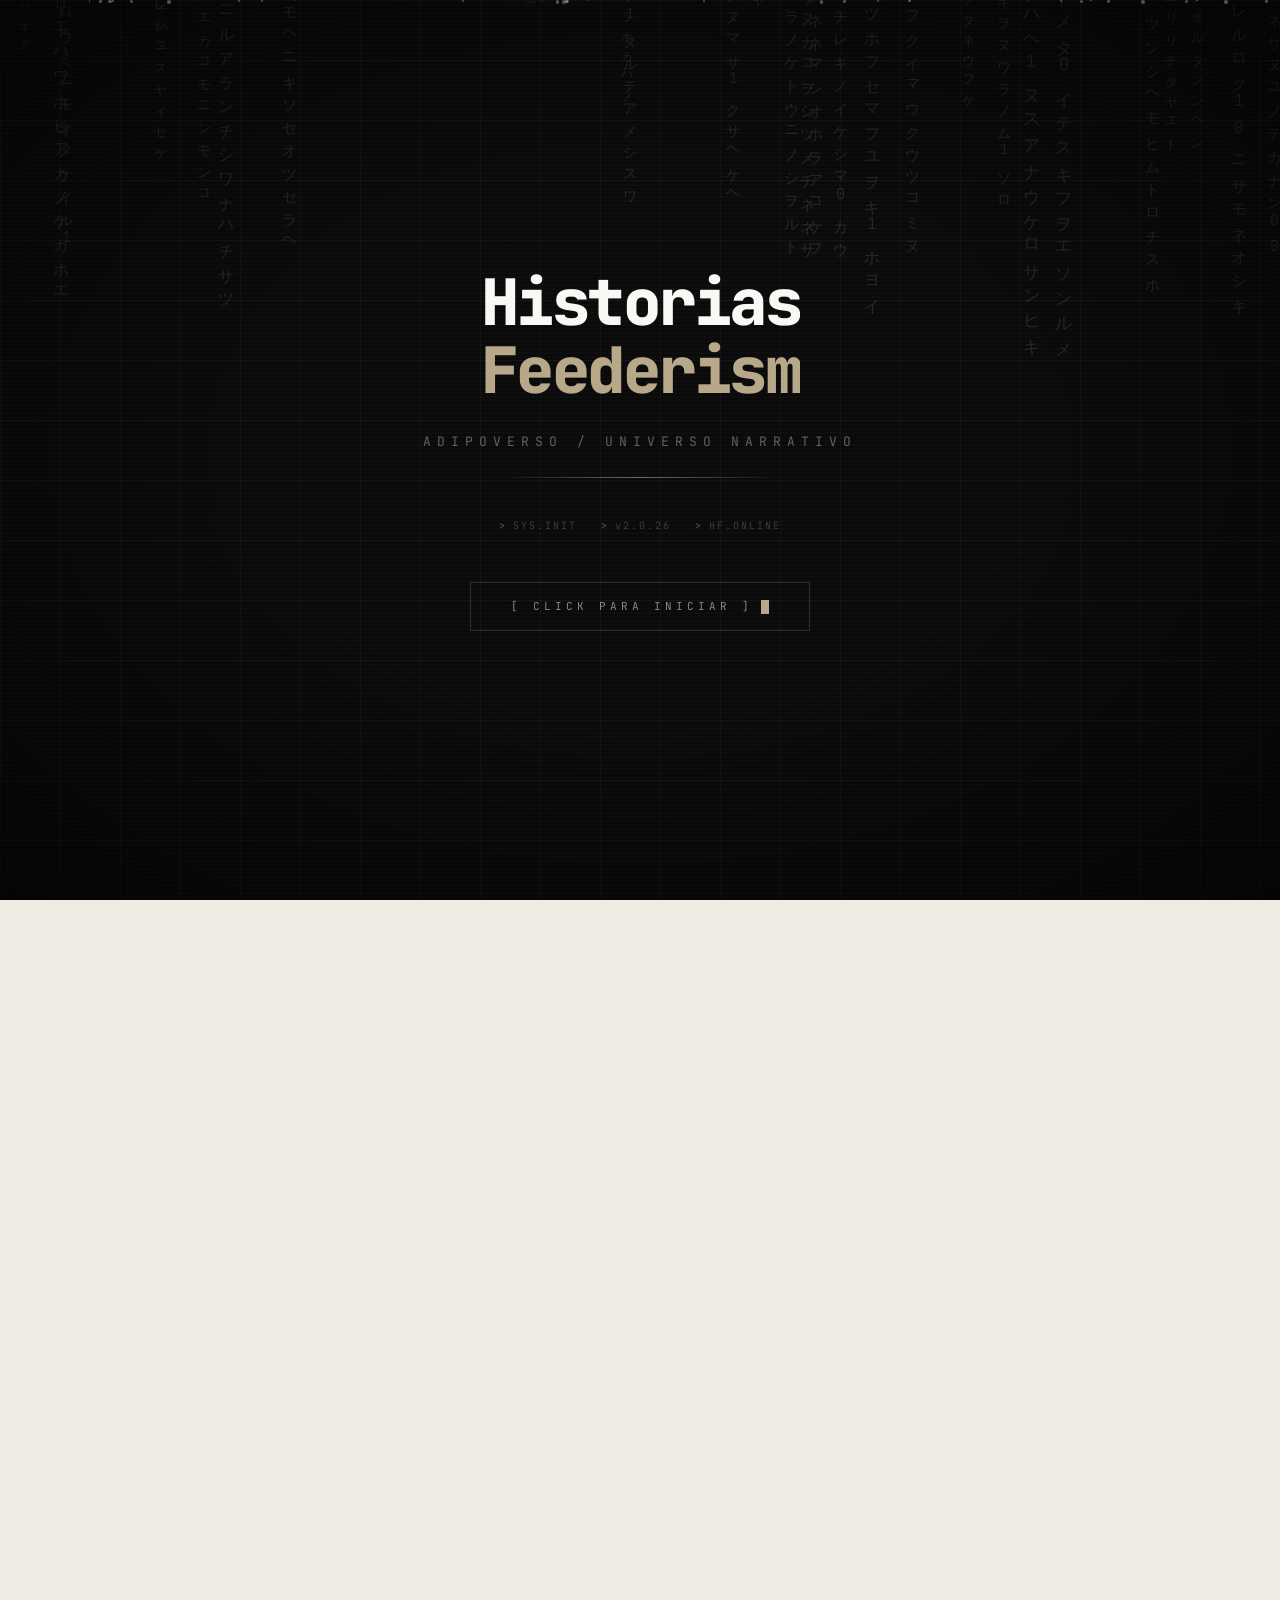
==== commit d9baa0de: "Add files via upload" ====
--- a/index.html
+++ b/index.html
@@ -8,13 +8,30 @@
 </head>
 <body>
 
-    <!-- INTRO SCREEN -->
+    <!-- INTRO SCREEN V2 -->
     <div id="intro-screen">
         <div class="matrix-bg" id="matrix-bg"></div>
-        <div class="jarrett-intro" id="jarrett-trigger">
-            <img src="../Dise%C3%B1o%20sin%20t%C3%ADtulo.png" alt="Jarrett">
+        <div class="intro-grid"></div>
+        <div class="intro-scanlines"></div>
+        <div class="intro-vignette"></div>
+        <div class="intro-particles" id="intro-particles"></div>
+
+        <div class="intro-content">
+            <h1 class="intro-title">
+                <span class="line1">Historias</span>
+                <span class="line2">Feederism</span>
+            </h1>
+            <div class="intro-subtitle">Adipoverso / Universo Narrativo</div>
+            <div class="intro-line"></div>
+            <div class="intro-data">
+                <span>SYS.INIT</span>
+                <span>v2.0.26</span>
+                <span>HF.ONLINE</span>
+            </div>
+            <button class="intro-trigger" id="intro-trigger">
+                [ Click para iniciar ]<span class="cursor"></span>
+            </button>
         </div>
-        <div class="intro-text">[ Click para acceder ]</div>
     </div>
 
     <!-- MAIN CONTENT -->
@@ -49,19 +66,19 @@
             <div class="cards-grid">
                 <a href="personajes/natasha.html" class="card">
                     <span class="card-tag">STREAMER</span>
-                    <img src="../NatashaFelizOjosabiertosBocaCerrada.png" alt="Natasha Larda" class="card-img">
+                    <img src="NatashaFelizOjosabiertosBocaCerrada.png" alt="Natasha Larda" class="card-img">
                     <h3>Natasha Larda</h3>
                     <p>620 kg / Inmóvil</p>
                 </a>
                 <a href="personajes/bertozzi.html" class="card">
                     <span class="card-tag">IA</span>
-                    <img src="../Bertozzi.png" alt="Bertozzi" class="card-img">
+                    <img src="Bertozzi.png" alt="Bertozzi" class="card-img">
                     <h3>Bertozzi</h3>
                     <p>Inteligencia Artificial</p>
                 </a>
                 <a href="personajes/jarrett.html" class="card">
                     <span class="card-tag">ARTISTA</span>
-                    <img src="../Dise%C3%B1o%20sin%20t%C3%ADtulo.png" alt="Jarrett" class="card-img">
+                    <img src="Dise%C3%B1o%20sin%20t%C3%ADtulo.png" alt="Jarrett" class="card-img">
                     <h3>Jarrett</h3>
                     <p>Cefalón / Ilustrador</p>
                 </a>
@@ -294,43 +311,81 @@
     </div>
 
     <script>
-        // Matrix rain effect
+        // ===== INTRO V2: MATRIX + PARTICLES =====
+        const intro = document.getElementById('intro-screen');
+        const main = document.getElementById('main-content');
+        const trigger = document.getElementById('intro-trigger');
+        const INTRO_KEY = 'hf_intro_seen';
+
+        function shouldSkipIntro() {
+            return sessionStorage.getItem(INTRO_KEY) === 'true' || window.location.hash === '#main';
+        }
+
+        function reveal() {
+            intro.classList.add('hidden');
+            main.classList.add('visible');
+            document.body.style.overflow = 'auto';
+            sessionStorage.setItem(INTRO_KEY, 'true');
+            if (history.replaceState) {
+                history.replaceState({introSkipped: true}, '', window.location.pathname + '#main');
+            }
+        }
+
+        if (shouldSkipIntro()) {
+            intro.style.display = 'none';
+            main.style.opacity = '1';
+            main.style.transform = 'translateY(0)';
+            document.body.style.overflow = 'auto';
+        } else {
+            trigger.addEventListener('click', reveal);
+            intro.addEventListener('click', (e) => {
+                if (e.target === intro || e.target.closest('.intro-content')) reveal();
+            });
+        }
+
+        // Matrix rain
         const matrixBg = document.getElementById('matrix-bg');
         const chars = '01アイウエオカキクケコサシスセソタチツテトナニヌネノハヒフヘホマミムメモヤユヨラリルレロワヲン';
 
-        for (let i = 0; i < 30; i++) {
+        for (let i = 0; i < 40; i++) {
             const col = document.createElement('div');
             col.className = 'matrix-column';
             col.style.left = Math.random() * 100 + '%';
-            col.style.animationDuration = (8 + Math.random() * 12) + 's';
-            col.style.animationDelay = (Math.random() * 10) + 's';
-            col.style.fontSize = (10 + Math.random() * 6) + 'px';
-
+            col.style.animationDuration = (6 + Math.random() * 14) + 's';
+            col.style.animationDelay = (Math.random() * 8) + 's';
+            col.style.fontSize = (9 + Math.random() * 8) + 'px';
             let text = '';
-            for (let j = 0; j < 40; j++) {
+            for (let j = 0; j < 50; j++) {
                 text += chars[Math.floor(Math.random() * chars.length)];
             }
             col.textContent = text;
             matrixBg.appendChild(col);
         }
 
-        // Reveal transition
-        const intro = document.getElementById('intro-screen');
-        const main = document.getElementById('main-content');
-        const trigger = document.getElementById('jarrett-trigger');
-
-        function reveal() {
-            intro.classList.add('hidden');
-            main.classList.add('visible');
-            document.body.style.overflow = 'auto';
+        // Floating particles
+        const particlesContainer = document.getElementById('intro-particles');
+        for (let i = 0; i < 30; i++) {
+            const p = document.createElement('div');
+            p.className = 'particle';
+            p.style.left = Math.random() * 100 + '%';
+            p.style.animationDuration = (10 + Math.random() * 20) + 's';
+            p.style.animationDelay = (Math.random() * 10) + 's';
+            p.style.width = (1 + Math.random() * 3) + 'px';
+            p.style.height = p.style.width;
+            particlesContainer.appendChild(p);
         }
 
-        trigger.addEventListener('click', reveal);
-        intro.addEventListener('click', (e) => {
-            if (e.target === intro || e.target.className === 'intro-text') reveal();
+        // Smooth scroll
+        document.querySelectorAll('a[href^="#"]').forEach(anchor => {
+            anchor.addEventListener('click', function (e) {
+                e.preventDefault();
+                document.querySelector(this.getAttribute('href')).scrollIntoView({
+                    behavior: 'smooth'
+                });
+            });
         });
 
-        // Scroll observer for timeline
+        // Scroll observer
         const observer = new IntersectionObserver((entries) => {
             entries.forEach(entry => {
                 if (entry.isIntersecting) {
--- a/style.css
+++ b/style.css
@@ -738,3 +738,324 @@
     .seven-grid { grid-template-columns: repeat(2, 1fr); }
     .cards-grid { grid-template-columns: 1fr; }
 }
+
+
+/* ===== INTRO V2: MATRIX PURO ===== */
+#intro-screen {
+    position: fixed;
+    top: 0;
+    left: 0;
+    width: 100vw;
+    height: 100vh;
+    background: var(--negro);
+    z-index: 1000;
+    display: flex;
+    flex-direction: column;
+    align-items: center;
+    justify-content: center;
+    cursor: pointer;
+    transition: opacity 1.8s cubic-bezier(0.4, 0, 0.2, 1), visibility 1.8s;
+    overflow: hidden;
+}
+
+#intro-screen.hidden {
+    opacity: 0;
+    visibility: hidden;
+    pointer-events: none;
+}
+
+.matrix-bg {
+    position: absolute;
+    top: 0;
+    left: 0;
+    width: 100%;
+    height: 100%;
+    overflow: hidden;
+    opacity: 0.12;
+    z-index: 1;
+}
+
+.matrix-column {
+    position: absolute;
+    top: -100%;
+    font-family: 'JetBrains Mono', monospace;
+    font-size: 13px;
+    color: var(--blanco);
+    writing-mode: vertical-rl;
+    text-orientation: upright;
+    animation: matrix-fall linear infinite;
+    user-select: none;
+    letter-spacing: 6px;
+    line-height: 1.6;
+    font-weight: 300;
+}
+
+@keyframes matrix-fall {
+    0% { transform: translateY(0); opacity: 0; }
+    5% { opacity: 0.8; }
+    95% { opacity: 0.8; }
+    100% { transform: translateY(120vh); opacity: 0; }
+}
+
+/* Grid de fondo */
+.intro-grid {
+    position: absolute;
+    top: 0;
+    left: 0;
+    width: 100%;
+    height: 100%;
+    background-image: 
+        linear-gradient(rgba(255,255,255,0.03) 1px, transparent 1px),
+        linear-gradient(90deg, rgba(255,255,255,0.03) 1px, transparent 1px);
+    background-size: 60px 60px;
+    z-index: 2;
+    pointer-events: none;
+}
+
+/* Scanlines */
+.intro-scanlines {
+    position: absolute;
+    top: 0;
+    left: 0;
+    width: 100%;
+    height: 100%;
+    background: repeating-linear-gradient(
+        0deg,
+        transparent,
+        transparent 2px,
+        rgba(255,255,255,0.015) 2px,
+        rgba(255,255,255,0.015) 4px
+    );
+    z-index: 3;
+    pointer-events: none;
+    animation: scanline-move 8s linear infinite;
+}
+
+@keyframes scanline-move {
+    0% { background-position: 0 0; }
+    100% { background-position: 0 100px; }
+}
+
+/* Vignette */
+.intro-vignette {
+    position: absolute;
+    top: 0;
+    left: 0;
+    width: 100%;
+    height: 100%;
+    background: radial-gradient(ellipse at center, transparent 40%, rgba(0,0,0,0.6) 100%);
+    z-index: 4;
+    pointer-events: none;
+}
+
+/* Contenido central */
+.intro-content {
+    position: relative;
+    z-index: 10;
+    text-align: center;
+    display: flex;
+    flex-direction: column;
+    align-items: center;
+    gap: 0;
+}
+
+/* Título principal */
+.intro-title {
+    font-family: 'JetBrains Mono', monospace;
+    font-size: clamp(28px, 6vw, 64px);
+    font-weight: 800;
+    color: var(--blanco);
+    letter-spacing: -0.04em;
+    line-height: 1.05;
+    margin-bottom: 8px;
+    position: relative;
+}
+
+.intro-title .line1 {
+    display: block;
+    animation: glitch-in 1.2s cubic-bezier(0.4, 0, 0.2, 1) 0.3s both;
+}
+
+.intro-title .line2 {
+    display: block;
+    color: var(--acento);
+    animation: glitch-in 1.2s cubic-bezier(0.4, 0, 0.2, 1) 0.6s both;
+}
+
+@keyframes glitch-in {
+    0% { 
+        opacity: 0; 
+        transform: translateX(-30px) skewX(-10deg);
+        clip-path: inset(0 100% 0 0);
+    }
+    20% {
+        opacity: 1;
+        clip-path: inset(0 80% 0 0);
+    }
+    40% {
+        clip-path: inset(0 20% 0 60%);
+        transform: translateX(5px) skewX(5deg);
+    }
+    60% {
+        clip-path: inset(0 50% 0 10%);
+    }
+    80% {
+        clip-path: inset(0 0% 0 0%);
+        transform: translateX(0) skewX(0);
+    }
+    100% { 
+        opacity: 1; 
+        transform: translateX(0) skewX(0);
+        clip-path: inset(0 0 0 0);
+    }
+}
+
+/* Subtítulo decorativo */
+.intro-subtitle {
+    font-family: 'JetBrains Mono', monospace;
+    font-size: clamp(10px, 1.2vw, 13px);
+    color: rgba(255,255,255,0.35);
+    letter-spacing: 6px;
+    text-transform: uppercase;
+    margin-top: 20px;
+    animation: fade-up 1s ease 1.2s both;
+}
+
+/* Línea decorativa */
+.intro-line {
+    width: 0;
+    height: 1px;
+    background: linear-gradient(90deg, transparent, var(--acento), transparent);
+    margin: 24px auto;
+    animation: line-expand 1.5s cubic-bezier(0.4, 0, 0.2, 1) 1.5s both;
+}
+
+@keyframes line-expand {
+    0% { width: 0; opacity: 0; }
+    50% { opacity: 1; }
+    100% { width: 280px; opacity: 0.6; }
+}
+
+/* Datos flotantes */
+.intro-data {
+    font-family: 'JetBrains Mono', monospace;
+    font-size: 10px;
+    color: rgba(255,255,255,0.2);
+    letter-spacing: 2px;
+    margin-top: 16px;
+    animation: fade-up 1s ease 2s both;
+    display: flex;
+    gap: 24px;
+    flex-wrap: wrap;
+    justify-content: center;
+}
+
+.intro-data span {
+    position: relative;
+}
+
+.intro-data span::before {
+    content: '>';
+    margin-right: 6px;
+    color: var(--acento);
+    opacity: 0.5;
+}
+
+/* Botón de inicio */
+.intro-trigger {
+    margin-top: 48px;
+    padding: 16px 40px;
+    border: 1px solid rgba(255,255,255,0.15);
+    background: transparent;
+    color: rgba(255,255,255,0.5);
+    font-family: 'JetBrains Mono', monospace;
+    font-size: 11px;
+    letter-spacing: 4px;
+    text-transform: uppercase;
+    cursor: pointer;
+    position: relative;
+    overflow: hidden;
+    transition: all 0.6s cubic-bezier(0.4, 0, 0.2, 1);
+    animation: fade-up 1s ease 2.5s both;
+}
+
+.intro-trigger::before {
+    content: '';
+    position: absolute;
+    top: 0;
+    left: -100%;
+    width: 100%;
+    height: 100%;
+    background: linear-gradient(90deg, transparent, rgba(255,255,255,0.08), transparent);
+    transition: left 0.6s;
+}
+
+.intro-trigger:hover {
+    border-color: rgba(255,255,255,0.4);
+    color: var(--blanco);
+    letter-spacing: 6px;
+    background: rgba(255,255,255,0.03);
+}
+
+.intro-trigger:hover::before {
+    left: 100%;
+}
+
+/* Cursor parpadeante en el botón */
+.intro-trigger .cursor {
+    display: inline-block;
+    width: 8px;
+    height: 14px;
+    background: var(--acento);
+    margin-left: 8px;
+    animation: cursor-blink 1s step-end infinite;
+    vertical-align: middle;
+}
+
+@keyframes cursor-blink {
+    0%, 100% { opacity: 1; }
+    50% { opacity: 0; }
+}
+
+/* Partículas flotantes */
+.intro-particles {
+    position: absolute;
+    top: 0;
+    left: 0;
+    width: 100%;
+    height: 100%;
+    z-index: 5;
+    pointer-events: none;
+}
+
+.particle {
+    position: absolute;
+    width: 2px;
+    height: 2px;
+    background: rgba(255,255,255,0.3);
+    border-radius: 50%;
+    animation: particle-float linear infinite;
+}
+
+@keyframes particle-float {
+    0% { transform: translateY(100vh) scale(0); opacity: 0; }
+    10% { opacity: 1; transform: translateY(90vh) scale(1); }
+    90% { opacity: 1; transform: translateY(10vh) scale(1); }
+    100% { transform: translateY(0) scale(0); opacity: 0; }
+}
+
+/* Animación fade-up general */
+@keyframes fade-up {
+    0% { opacity: 0; transform: translateY(20px); }
+    100% { opacity: 1; transform: translateY(0); }
+}
+
+/* Glitch text effect adicional */
+.glitch-layer {
+    position: absolute;
+    top: 0;
+    left: 0;
+    width: 100%;
+    height: 100%;
+    opacity:0;
+}
